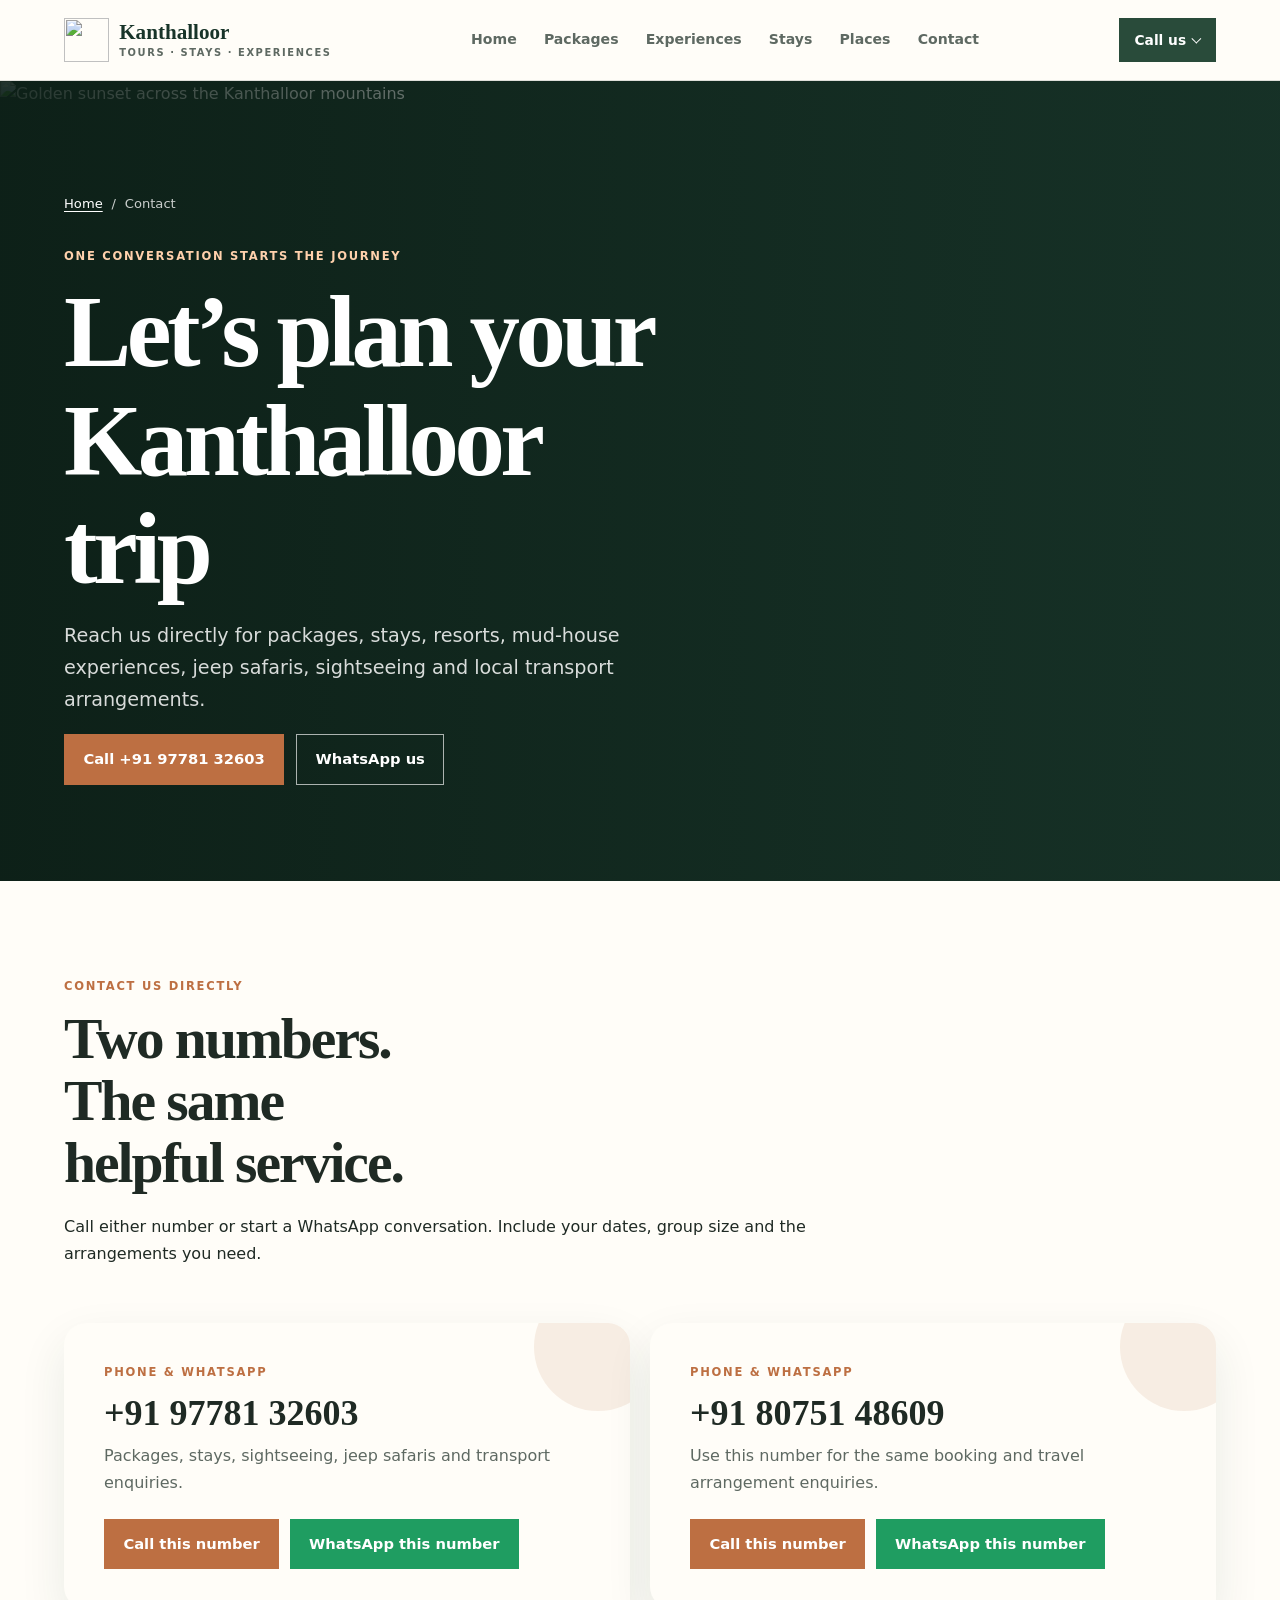
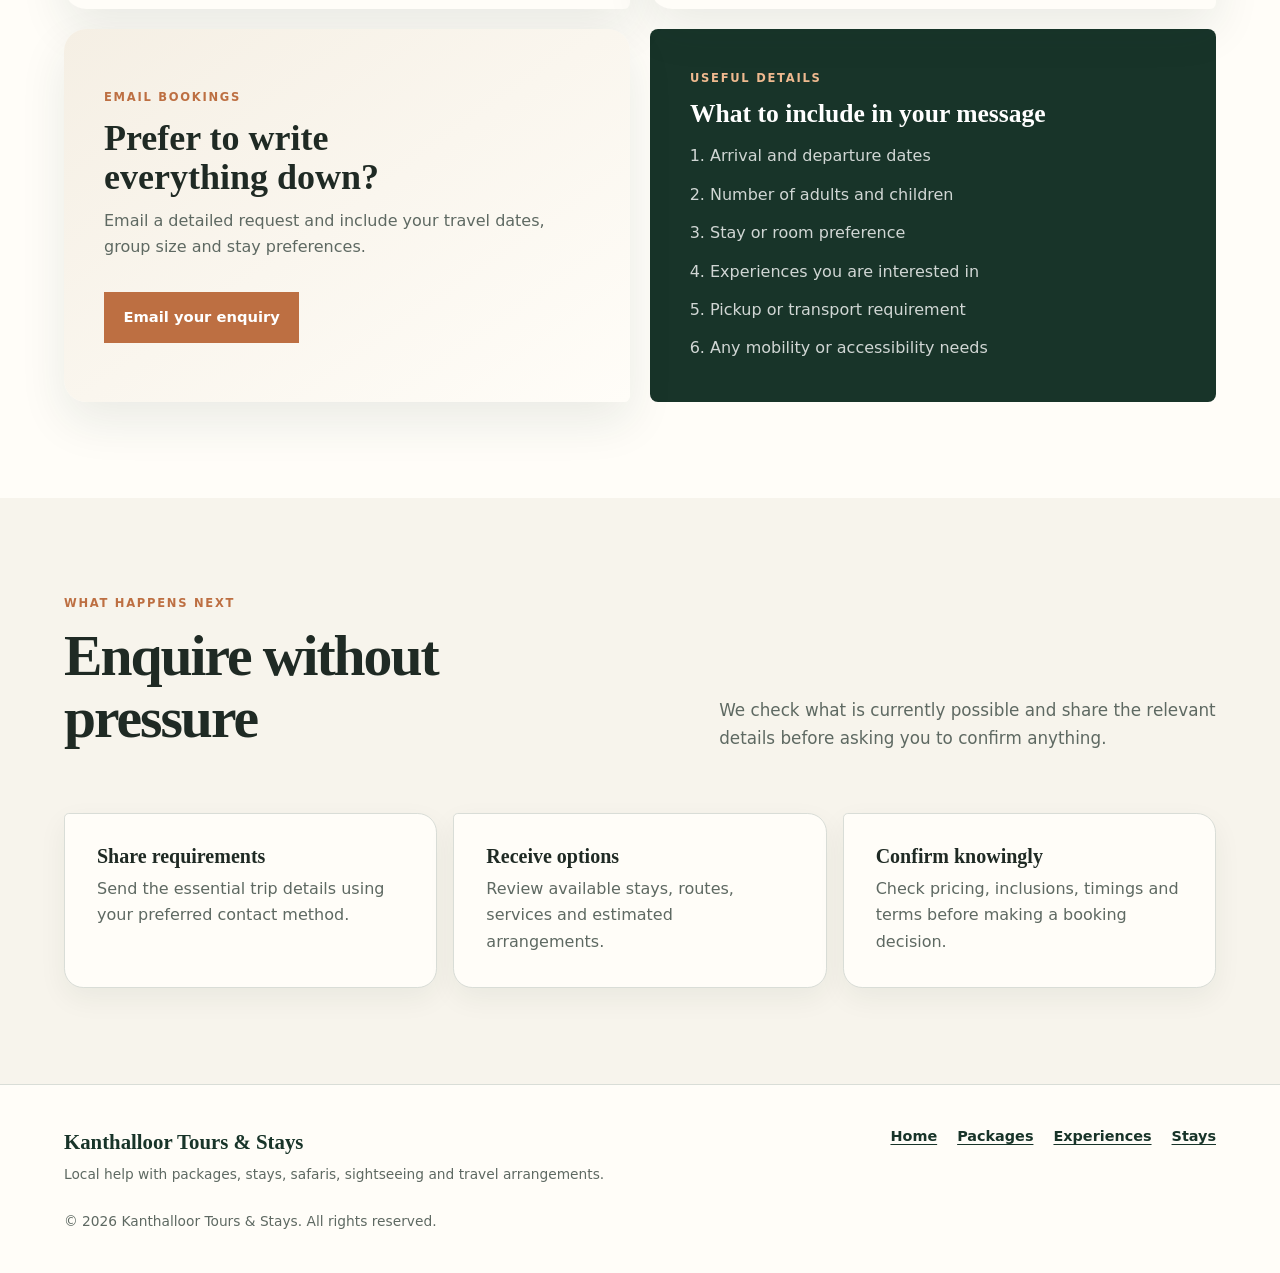
==== public/contact.html @ f2aa0d2e "updates" ====
<!DOCTYPE html>
<html lang="en-IN"><head><meta charset="utf-8"><meta name="viewport" content="width=device-width, initial-scale=1"><title>Contact Kanthalloor Tours &amp; Stays | Call, WhatsApp or Email</title><meta name="description" content="Contact Kanthalloor Tours & Stays by phone, WhatsApp or email for packages, resort and homestay enquiries, sightseeing, jeep safaris and transport arrangements."><meta name="robots" content="index, follow"><link rel="canonical" href="https://kanthalloortouristguide.com/contact.html"><meta property="og:title" content="Contact Kanthalloor Tours & Stays"><meta property="og:description" content="Call, WhatsApp or email to arrange a Kanthalloor package, stay, sightseeing or jeep safari."><meta property="og:image" content="https://kanthalloortouristguide.com/assets/images/kanthalloor-social-preview.jpg?v=20261013"><link rel="icon" href="assets/images/kanthalloor-brand-mark-64.png"><link rel="stylesheet" href="assets/css/styles.css?v=20261013-7"><script type="application/ld+json">{"@context":"https://schema.org","@type":"ContactPage","name":"Contact Kanthalloor Tours & Stays","url":"https://kanthalloortouristguide.com/contact.html","mainEntity":{"@type":"Organization","name":"Kanthalloor Tours & Stays","telephone":["+919778132603","+918075148609"],"email":"bookings@kanthalloortouristguide.com","address":{"@type":"PostalAddress","addressLocality":"Marayur","addressRegion":"Kerala","addressCountry":"IN"}}}</script></head>
<body><a class="skip-link" href="#main-content">Skip to main content</a><header class="site-header"><div class="header-inner"><a class="brand" href="index.html"><img class="brand-mark" src="assets/images/kanthalloor-brand-mark-128.webp" width="128" height="128" alt=""><span class="brand-copy"><span class="brand-name">Kanthalloor</span><span class="brand-label">Tours · Stays · Experiences</span></span></a><nav class="desktop-nav" aria-label="Primary navigation"><a href="index.html">Home</a><a href="kanthalloor-packages.html">Packages</a><a href="kanthalloor-experiences.html">Experiences</a><a href="kanthalloor-stays.html">Stays</a><a href="places-to-visit-in-kanthalloor.html">Places</a><a href="contact.html" aria-current="page">Contact</a></nav><details class="header-call"><summary class="header-action">Call us</summary><div class="header-call-options"><a href="tel:+919778132603">+91 97781 32603</a><a href="tel:+918075148609">+91 80751 48609</a></div></details><details class="mobile-menu"><summary>Menu</summary><nav><a href="index.html">Home</a><a href="kanthalloor-packages.html">Packages</a><a href="kanthalloor-experiences.html">Experiences</a><a href="kanthalloor-stays.html">Stays</a><a href="places-to-visit-in-kanthalloor.html">Places</a><a href="contact.html" aria-current="page">Contact</a></nav></details></div></header>
<main id="main-content"><section class="subpage-hero"><img src="assets/images/kanthalloor-sunset-viewpoint.webp" width="1800" height="836" alt="Golden sunset across the Kanthalloor mountains" fetchpriority="high"><div class="content-shell subpage-hero-content"><nav class="breadcrumb"><a href="index.html">Home</a><span>/</span><span>Contact</span></nav><p class="eyebrow">One conversation starts the journey</p><h1>Let’s plan your Kanthalloor trip</h1><p>Reach us directly for packages, stays, resorts, mud-house experiences, jeep safaris, sightseeing and local transport arrangements.</p><div class="hero-actions"><a class="button button-primary" href="tel:+919778132603">Call +91 97781 32603</a><a class="button button-quiet" href="https://wa.me/919778132603?text=Hello%2C%20I%27d%20like%20help%20planning%20a%20Kanthalloor%20trip." target="_blank" rel="noopener noreferrer">WhatsApp us</a></div></div></section>
<section class="section"><div class="content-shell"><div class="contact-heading"><p class="section-kicker">Contact us directly</p><h2>Two numbers. The same helpful service.</h2><p>Call either number or start a WhatsApp conversation. Include your dates, group size and the arrangements you need.</p></div><div class="contact-phone-grid"><article class="contact-phone-card"><p class="card-label">Phone &amp; WhatsApp</p><h3>+91 97781 32603</h3><p>Packages, stays, sightseeing, jeep safaris and transport enquiries.</p><div class="direct-actions"><a class="button button-primary" href="tel:+919778132603">Call this number</a><a class="button button-whatsapp" href="https://wa.me/919778132603?text=Hello%2C%20I%27d%20like%20help%20planning%20a%20Kanthalloor%20trip." target="_blank" rel="noopener noreferrer">WhatsApp this number</a></div></article><article class="contact-phone-card"><p class="card-label">Phone &amp; WhatsApp</p><h3>+91 80751 48609</h3><p>Use this number for the same booking and travel arrangement enquiries.</p><div class="direct-actions"><a class="button button-primary" href="tel:+918075148609">Call this number</a><a class="button button-whatsapp" href="https://wa.me/918075148609?text=Hello%2C%20I%27d%20like%20help%20planning%20a%20Kanthalloor%20trip." target="_blank" rel="noopener noreferrer">WhatsApp this number</a></div></article></div><div class="contact-lower-grid"><article class="contact-email-panel"><p class="card-label">Email bookings</p><h3>Prefer to write everything down?</h3><p>Email a detailed request and include your travel dates, group size and stay preferences.</p><a class="button button-primary" href="mailto:bookings@kanthalloortouristguide.com?subject=Kanthalloor%20travel%20enquiry">Email your enquiry</a></article><aside class="enquiry-guide"><p class="section-kicker section-kicker-light">Useful details</p><h3>What to include in your message</h3><ol><li>Arrival and departure dates</li><li>Number of adults and children</li><li>Stay or room preference</li><li>Experiences you are interested in</li><li>Pickup or transport requirement</li><li>Any mobility or accessibility needs</li></ol></aside></div></div></section>
<section class="section section-tint"><div class="content-shell"><div class="section-heading compact-heading"><div><p class="section-kicker">What happens next</p><h2>Enquire without pressure</h2></div><p>We check what is currently possible and share the relevant details before asking you to confirm anything.</p></div><div class="process-grid"><li><span>1</span><h3>Share requirements</h3><p>Send the essential trip details using your preferred contact method.</p></li><li><span>2</span><h3>Receive options</h3><p>Review available stays, routes, services and estimated arrangements.</p></li><li><span>3</span><h3>Confirm knowingly</h3><p>Check pricing, inclusions, timings and terms before making a booking decision.</p></li></div></div></section></main>
<footer class="site-footer"><div class="content-shell footer-inner"><div><p class="footer-brand">Kanthalloor Tours &amp; Stays</p><p>Local help with packages, stays, safaris, sightseeing and travel arrangements.</p></div><nav><a href="index.html">Home</a><a href="kanthalloor-packages.html">Packages</a><a href="kanthalloor-experiences.html">Experiences</a><a href="kanthalloor-stays.html">Stays</a></nav><p class="copyright">&copy; 2026 Kanthalloor Tours &amp; Stays. All rights reserved.</p></div></footer><script src="assets/js/animations.js" defer></script></body></html>
---- public/assets/css/styles.css ----
@font-face {
    font-family: "Fraunces";
    src: url("../fonts/fraunces-latin.woff2") format("woff2");
    font-style: normal;
    font-weight: 600 700;
    font-display: swap;
}

@font-face {
    font-family: "Inter";
    src: url("../fonts/inter-latin.woff2") format("woff2");
    font-style: normal;
    font-weight: 400 800;
    font-display: swap;
}

:root {
    --forest: #294b3a;
    --forest-dark: #183429;
    --leaf: #52735d;
    --clay: #bd6f42;
    --cream: #f7f4ec;
    --paper: #fffdf8;
    --ink: #1f2a24;
    --muted: #5e6962;
    --line: #d9ddd7;
    --white: #fff;
    --shell: 72rem;
    --serif: "Fraunces", Georgia, "Times New Roman", serif;
    --sans: "Inter", ui-sans-serif, system-ui, -apple-system, BlinkMacSystemFont, "Segoe UI", sans-serif;
}

html.local-file {
    --serif: Georgia, "Times New Roman", serif;
    --sans: ui-sans-serif, system-ui, -apple-system, BlinkMacSystemFont, "Segoe UI", sans-serif;
}

*,
*::before,
*::after {
    box-sizing: border-box;
}

html {
    scroll-behavior: smooth;
    scroll-padding-top: 5rem;
}

body {
    margin: 0;
    overflow-x: hidden;
    background: var(--paper);
    color: var(--ink);
    font-family: var(--sans);
    font-size: 1rem;
    line-height: 1.65;
    -webkit-font-smoothing: antialiased;
}

img {
    display: block;
    max-width: 100%;
}

a {
    color: inherit;
    text-decoration-thickness: 0.08em;
    text-underline-offset: 0.2em;
}

button,
summary,
a {
    -webkit-tap-highlight-color: transparent;
}

:focus-visible {
    outline: 3px solid #e69a61;
    outline-offset: 3px;
}

h1,
h2,
h3,
p {
    margin-top: 0;
}

h1,
h2,
h3 {
    font-family: var(--serif);
    font-weight: 600;
    line-height: 1.08;
    text-wrap: balance;
}

h1 {
    font-size: clamp(2.4rem, 10vw, 5.3rem);
    letter-spacing: -0.045em;
}

h2 {
    margin-bottom: 1.25rem;
    font-size: clamp(2rem, 7vw, 3.6rem);
    letter-spacing: -0.035em;
}

h3 {
    margin-bottom: 0.65rem;
    font-size: 1.45rem;
}

.skip-link {
    position: fixed;
    top: 0.75rem;
    left: 0.75rem;
    z-index: 100;
    padding: 0.75rem 1rem;
    transform: translateY(-160%);
    background: var(--white);
    color: var(--forest-dark);
    font-weight: 700;
}

.skip-link:focus {
    transform: translateY(0);
}

.content-shell,
.header-inner {
    width: min(calc(100% - 2rem), var(--shell));
    margin-inline: auto;
}

.site-header {
    position: sticky;
    top: 0;
    z-index: 50;
    border-bottom: 1px solid rgba(31, 42, 36, 0.14);
    background: rgba(255, 253, 248, 0.96);
}

.header-inner {
    position: relative;
    display: flex;
    min-height: 4.5rem;
    align-items: center;
    justify-content: space-between;
    gap: 1rem;
}

.brand {
    display: inline-flex;
    align-items: center;
    gap: 0.65rem;
    color: var(--forest-dark);
    line-height: 1;
    text-decoration: none;
}

.brand-mark {
    width: 2.8rem;
    height: 2.8rem;
    flex: 0 0 auto;
    object-fit: contain;
}

.brand-copy {
    display: flex;
    flex-direction: column;
}

.brand-name {
    font-family: var(--serif);
    font-size: 1.32rem;
    font-weight: 700;
}

.brand-label {
    margin-top: 0.25rem;
    color: var(--muted);
    font-size: 0.62rem;
    font-weight: 700;
    letter-spacing: 0.16em;
    text-transform: uppercase;
}

.desktop-nav,
.header-call {
    display: none;
}

.header-call {
    position: relative;
    z-index: 2;
}

.header-action {
    gap: 0.45rem;
    cursor: pointer;
    list-style: none;
}

.header-action::after {
    content: "";
    width: 0.42rem;
    height: 0.42rem;
    border-right: 1.5px solid currentColor;
    border-bottom: 1.5px solid currentColor;
    transform: translateY(-0.12rem) rotate(45deg);
    transition: transform 160ms ease;
}

.header-call[open] .header-action::after {
    transform: translateY(0.1rem) rotate(225deg);
}

.header-action::-webkit-details-marker {
    display: none;
}

.header-call-options {
    position: absolute;
    top: calc(100% + 0.5rem);
    right: 0;
    width: max-content;
    min-width: 12rem;
    padding: 0.45rem;
    border: 1px solid var(--line);
    background: var(--paper);
    box-shadow: 0 1rem 2rem rgba(24, 52, 41, 0.14);
}

.header-call-options a {
    min-height: 2.75rem;
    display: flex;
    align-items: center;
    padding: 0.55rem 0.75rem;
    color: var(--forest-dark);
    font-size: 0.88rem;
    font-weight: 700;
    text-decoration: none;
}

.header-call-options a + a {
    border-top: 1px solid var(--line);
}

.mobile-menu nav a[href^="tel:"] {
    color: var(--clay);
}

.mobile-menu summary {
    display: flex;
    min-width: 3.5rem;
    min-height: 2.75rem;
    align-items: center;
    justify-content: center;
    border: 1px solid var(--line);
    color: var(--forest-dark);
    cursor: pointer;
    font-size: 0.88rem;
    font-weight: 700;
    list-style: none;
}

.mobile-menu summary::-webkit-details-marker {
    display: none;
}

.mobile-menu nav {
    position: absolute;
    top: calc(100% + 1px);
    right: 0;
    left: 0;
    display: grid;
    padding: 0.75rem 1rem 1rem;
    border-bottom: 1px solid var(--line);
    background: var(--paper);
    box-shadow: 0 1rem 2rem rgba(24, 52, 41, 0.1);
}

.mobile-menu nav a {
    min-height: 3rem;
    display: flex;
    align-items: center;
    border-bottom: 1px solid var(--line);
    color: var(--forest-dark);
    font-weight: 650;
    text-decoration: none;
}

.mobile-menu nav > a:last-of-type {
    border-bottom: 0;
    color: var(--clay);
}

.hero {
    position: relative;
    min-height: min(42rem, calc(100svh - 4.5rem));
    display: grid;
    align-items: end;
    overflow: hidden;
    clip-path: inset(0);
    isolation: isolate;
    background: var(--forest-dark);
}

.hero-image,
.hero-shade {
    position: absolute;
    inset: 0;
    width: 100%;
    height: 100%;
}

.hero-image {
    position: fixed;
    z-index: -2;
    inset: 4.5rem 0 auto;
    height: calc(100svh - 4.5rem);
    object-fit: cover;
    object-position: center 48%;
    opacity: 1;
}

.hero-shade {
    z-index: -1;
    background: linear-gradient(180deg, rgba(15, 29, 23, 0.06) 15%, rgba(15, 29, 23, 0.78) 100%);
}

.hero-content {
    width: min(calc(100% - 2rem), var(--shell));
    margin-inline: auto;
    padding: 6rem 0 2.5rem;
    color: var(--white);
}

.hero-content > * {
    opacity: 0;
    animation: hero-reveal 720ms cubic-bezier(0.22, 1, 0.36, 1) forwards;
}

.hero-content > :nth-child(1) { animation-delay: 120ms; }
.hero-content > :nth-child(2) { animation-delay: 220ms; }
.hero-content > :nth-child(3) { animation-delay: 340ms; }
.hero-content > :nth-child(4) { animation-delay: 460ms; }

.hero-content h1 {
    max-width: 11ch;
    margin-bottom: 1rem;
}

.hero-content > p:not(.eyebrow) {
    max-width: 38rem;
    margin-bottom: 1.75rem;
    color: rgba(255, 255, 255, 0.92);
    font-size: 1.08rem;
}

.eyebrow,
.section-kicker,
.card-label {
    margin-bottom: 0.75rem;
    color: var(--clay);
    font-size: 0.72rem;
    font-weight: 800;
    letter-spacing: 0.15em;
    text-transform: uppercase;
}

.eyebrow {
    color: #ffd1ac;
}

.hero-actions {
    display: flex;
    flex-wrap: wrap;
    gap: 0.75rem;
}

.button {
    min-height: 3rem;
    display: inline-flex;
    align-items: center;
    justify-content: center;
    padding: 0.75rem 1.15rem;
    border: 1px solid transparent;
    font-size: 0.92rem;
    font-weight: 750;
    text-decoration: none;
}

.button-primary {
    background: var(--clay);
    color: var(--white);
}

.button-quiet {
    border-color: rgba(255, 255, 255, 0.65);
    color: var(--white);
}

.section {
    padding: 4.5rem 0;
}

.section-tint {
    background: var(--cream);
}

.intro-grid h2 {
    max-width: 15ch;
}

.intro-copy,
.section-heading > p {
    color: var(--muted);
    font-size: 1.05rem;
}

.section-heading {
    margin-bottom: 2rem;
}

.section-heading h2 {
    max-width: 15ch;
}

.section-heading > p {
    max-width: 34rem;
}

.section-cta {
    margin-top: -0.75rem;
    margin-bottom: 2rem;
}

.section-cta a {
    color: var(--forest);
    font-weight: 750;
}

.nature-gallery {
    padding: 0 0 4.5rem;
}

.nature-gallery-heading {
    margin-bottom: 1.5rem;
}

.nature-gallery-heading h2 {
    max-width: 14ch;
}

.nature-gallery-grid {
    display: grid;
    gap: 1rem;
}

.nature-gallery-item {
    position: relative;
    min-height: 20rem;
    overflow: hidden;
    margin: 0;
    background: var(--forest-dark);
}

.nature-gallery-item img {
    position: absolute;
    inset: 0;
    width: 100%;
    height: 100%;
    object-fit: cover;
    transition: transform 900ms cubic-bezier(0.22, 1, 0.36, 1);
}

.nature-gallery-item::after {
    position: absolute;
    inset: 35% 0 0;
    content: "";
    background: linear-gradient(180deg, transparent, rgba(12, 30, 22, 0.88));
}

.nature-gallery-item figcaption {
    position: absolute;
    right: 0;
    bottom: 0;
    left: 0;
    z-index: 1;
    display: grid;
    gap: 0.35rem;
    padding: 1.25rem;
    color: var(--white);
}

.nature-gallery-item strong {
    font-family: var(--serif);
    font-size: 1.35rem;
}

.nature-gallery-item span {
    max-width: 34rem;
    color: rgba(255, 255, 255, 0.86);
    font-size: 0.92rem;
}

.place-grid {
    display: grid;
    gap: 1rem;
}

.place-card {
    overflow: hidden;
    border: 1px solid var(--line);
    background: var(--paper);
}

.place-card,
.stay-item,
.experience-photo {
    transition: transform 320ms ease, box-shadow 320ms ease;
}

.place-card img {
    width: 100%;
    height: auto;
    aspect-ratio: 16 / 10;
    object-fit: cover;
    transition: transform 700ms cubic-bezier(0.22, 1, 0.36, 1);
}

.place-card-body {
    position: relative;
    z-index: 1;
    padding: 1.25rem;
    background: var(--paper);
}

.place-card-body p:last-child,
.stay-item p:last-child,
.experience-list p {
    margin-bottom: 0;
    color: var(--muted);
}

.experience-layout {
    display: grid;
    gap: 2.25rem;
}

.experience-photo img {
    width: 100%;
    aspect-ratio: 4 / 3;
    object-fit: cover;
    transition: transform 700ms cubic-bezier(0.22, 1, 0.36, 1);
}

@keyframes hero-reveal {
    from { opacity: 0; transform: translateY(1rem); }
    to { opacity: 1; transform: translateY(0); }
}

.experience-list {
    margin-top: 2rem;
    border-top: 1px solid var(--line);
}

.experience-list article {
    display: grid;
    grid-template-columns: 2rem 1fr;
    gap: 0.75rem;
    padding: 1.25rem 0;
    border-bottom: 1px solid var(--line);
}

.experience-list article > span {
    padding-top: 0.2rem;
    color: var(--clay);
    font-size: 0.72rem;
    font-weight: 800;
}

.experience-list h3 {
    margin-bottom: 0.35rem;
    font-family: var(--sans);
    font-size: 1.05rem;
    line-height: 1.35;
}

.stay-list {
    display: grid;
    gap: 1rem;
}

.stay-item {
    display: block;
    overflow: hidden;
    border: 1px solid var(--line);
    background: var(--paper);
}

.stay-item img {
    width: 100%;
    height: auto;
    aspect-ratio: 16 / 10;
    object-fit: cover;
    transition: transform 700ms cubic-bezier(0.22, 1, 0.36, 1);
}

.stay-item > div {
    position: relative;
    z-index: 1;
    padding: 1rem;
    background: var(--paper);
}

.stay-item h3 {
    font-size: 1.28rem;
}

.service-grid,
.process-grid {
    display: grid;
    gap: 1rem;
}

.service-card,
.process-grid li {
    position: relative;
    overflow: hidden;
    border: 1px solid var(--line);
    border-radius: 0.45rem;
    background: var(--paper);
    box-shadow: 0 0.65rem 1.8rem rgba(24, 52, 41, 0.06);
}

.service-card {
    display: grid;
    grid-template-columns: auto 1fr;
    gap: 1rem;
    padding: 1.5rem;
}

.service-card > span,
.process-grid li > span {
    display: grid;
    width: 2.25rem;
    height: 2.25rem;
    place-items: center;
    border-radius: 50%;
    background: var(--forest);
    color: var(--white);
    font-size: 0.72rem;
    font-weight: 800;
}

.service-card h3,
.process-grid h3 {
    margin-bottom: 0.5rem;
    font-size: 1.25rem;
}

.service-card p:last-child,
.process-grid p {
    margin-bottom: 0;
    color: var(--muted);
}

.service-note {
    max-width: 58rem;
    margin: 1.25rem 0 0;
    padding-left: 1rem;
    border-left: 3px solid var(--clay);
    color: var(--muted);
    font-size: 0.9rem;
}

.process-grid {
    margin: 0;
    padding: 0;
    list-style: none;
}

.process-grid li {
    padding: 1.5rem;
}

.process-grid li > span {
    margin-bottom: 1.25rem;
    background: var(--clay);
}

.real-gallery {
    background: var(--paper);
}

.real-gallery-grid {
    display: grid;
    gap: 1rem;
}

.real-gallery-grid figure {
    position: relative;
    min-height: 16rem;
    overflow: hidden;
    margin: 0;
    background: var(--forest-dark);
}

.real-gallery-grid img {
    position: absolute;
    inset: 0;
    width: 100%;
    height: 100%;
    object-fit: cover;
    transition: transform 700ms cubic-bezier(0.22, 1, 0.36, 1);
}

.real-gallery-grid figure::after {
    position: absolute;
    inset: 55% 0 0;
    content: "";
    background: linear-gradient(180deg, transparent, rgba(12, 30, 22, 0.8));
}

.real-gallery-grid figcaption {
    position: absolute;
    right: 1rem;
    bottom: 0.9rem;
    left: 1rem;
    z-index: 1;
    color: var(--white);
    font-family: var(--serif);
    font-size: 1.15rem;
    font-weight: 600;
}

.stay-item p:last-child {
    font-size: 0.92rem;
}

.plan-section {
    background: var(--forest-dark);
    color: var(--white);
}

.plan-grid {
    display: grid;
    gap: 2.5rem;
}

.plan-grid h2 {
    max-width: 13ch;
}

.plan-grid > div > p:not(.section-kicker) {
    max-width: 36rem;
    margin-bottom: 1.75rem;
    color: rgba(255, 255, 255, 0.78);
}

.section-kicker-light {
    color: #efb98f;
}

.button-light {
    background: var(--paper);
    color: var(--forest-dark);
}

.contact-actions {
    display: flex;
    flex-wrap: wrap;
    gap: 0.7rem;
}

.button-whatsapp {
    background: #1f9d61;
    color: var(--white);
}

.button-outline-light {
    border-color: rgba(255, 255, 255, 0.55);
    background: transparent;
    color: var(--white);
}

.enquiry-strip {
    padding: clamp(3rem, 7vw, 5.5rem) 0;
    background: linear-gradient(135deg, var(--forest-dark), #315d45);
    color: var(--white);
}

.enquiry-strip-inner {
    display: grid;
    gap: 1.5rem;
    align-items: center;
}

.enquiry-strip h2 {
    max-width: 18ch;
}

.enquiry-strip p:not(.section-kicker) {
    max-width: 42rem;
    color: rgba(255, 255, 255, 0.76);
}

.contact-card {
    display: grid;
    margin: 0;
    border-top: 1px solid rgba(255, 255, 255, 0.22);
    font-style: normal;
}

.contact-card div {
    padding: 1rem 0;
    border-bottom: 1px solid rgba(255, 255, 255, 0.22);
}

.contact-card span {
    display: block;
    margin-bottom: 0.25rem;
    color: rgba(255, 255, 255, 0.56);
    font-size: 0.72rem;
    font-weight: 750;
    letter-spacing: 0.1em;
    text-transform: uppercase;
}

.contact-card p,
.contact-card a {
    margin-bottom: 0;
    font-size: 1.02rem;
    overflow-wrap: anywhere;
}

.contact-phone,
.contact-socials p {
    display: flex;
    align-items: center;
    gap: 0.7rem;
}

.contact-icon {
    width: 2.5rem;
    height: 2.5rem;
    display: grid;
    flex: 0 0 auto;
    place-items: center;
    border: 1px solid rgba(255, 255, 255, 0.34);
    border-radius: 50%;
    color: var(--white);
    text-decoration: none;
}

.contact-icon svg {
    width: 1.15rem;
    height: 1.15rem;
    fill: currentColor;
}

.contact-whatsapp img {
    width: 1.2rem;
    height: 1.35rem;
    filter: brightness(0) invert(1);
}

.contact-icon.contact-whatsapp {
    border-color: #167c42;
    background: #167c42;
}

.site-footer {
    padding: 2.5rem 0;
    border-top: 1px solid var(--line);
    background: var(--paper);
}

.whatsapp-menu {
    position: fixed;
    right: max(1rem, env(safe-area-inset-right));
    bottom: max(1rem, env(safe-area-inset-bottom));
    z-index: 45;
}

.whatsapp-float {
    min-height: 3.25rem;
    display: inline-flex;
    align-items: center;
    gap: 0.6rem;
    padding: 0.55rem 1rem 0.55rem 0.6rem;
    border: 1px solid rgba(255, 255, 255, 0.35);
    border-radius: 999px;
    background: #167c42;
    box-shadow: 0 0.5rem 1.5rem rgba(24, 52, 41, 0.24);
    color: var(--white);
    font-size: 0.9rem;
    font-weight: 750;
    cursor: pointer;
    list-style: none;
    text-decoration: none;
    transition: transform 180ms ease, background-color 180ms ease, box-shadow 180ms ease;
}

.whatsapp-float::-webkit-details-marker {
    display: none;
}

.whatsapp-options {
    position: absolute;
    right: 0;
    bottom: calc(100% + 0.65rem);
    width: max-content;
    min-width: 13rem;
    display: grid;
    gap: 0.4rem;
    padding: 0.75rem;
    border: 1px solid var(--line);
    border-radius: 0.8rem;
    background: var(--paper);
    box-shadow: 0 0.75rem 2rem rgba(24, 52, 41, 0.2);
    color: var(--forest-dark);
    transform-origin: right bottom;
    will-change: transform, opacity;
}

.whatsapp-menu[open] .whatsapp-options {
    animation: whatsapp-pop-in 280ms cubic-bezier(0.22, 1, 0.36, 1) both;
}

.whatsapp-menu.is-closing .whatsapp-options {
    animation: whatsapp-pop-out 190ms ease-in both;
}

.whatsapp-options p {
    margin: 0 0 0.15rem;
    color: var(--muted);
    font-size: 0.78rem;
    font-weight: 750;
    letter-spacing: 0.08em;
    text-transform: uppercase;
}

.whatsapp-options a {
    padding: 0.55rem 0.7rem;
    border-radius: 0.45rem;
    background: #edf7f0;
    color: #116b37;
    font-weight: 750;
    text-decoration: none;
    transition: transform 160ms ease, background-color 160ms ease, box-shadow 160ms ease;
}

.whatsapp-options a:hover {
    background: #dcefe2;
    box-shadow: 0 0.35rem 0.8rem rgba(24, 52, 41, 0.09);
    transform: translateX(-0.2rem);
}

.whatsapp-mark {
    width: 1.75rem;
    height: 2rem;
    flex: 0 0 auto;
    filter: brightness(0) invert(1);
    transition: transform 220ms cubic-bezier(0.22, 1, 0.36, 1);
}

.whatsapp-float:hover {
    background: #116b37;
    box-shadow: 0 0.75rem 1.8rem rgba(24, 52, 41, 0.3);
    transform: translateY(-0.15rem);
}

.whatsapp-menu[open] .whatsapp-float {
    background: #116b37;
    box-shadow: 0 0.7rem 1.8rem rgba(17, 107, 55, 0.3);
}

.whatsapp-menu[open] .whatsapp-mark {
    transform: rotate(-8deg) scale(1.08);
}

@keyframes whatsapp-pop-in {
    from {
        opacity: 0;
        transform: translateY(0.65rem) scale(0.94);
    }
    to {
        opacity: 1;
        transform: translateY(0) scale(1);
    }
}

@keyframes whatsapp-pop-out {
    from {
        opacity: 1;
        transform: translateY(0) scale(1);
    }
    to {
        opacity: 0;
        transform: translateY(0.45rem) scale(0.96);
    }
}

.footer-inner {
    display: grid;
    gap: 1.5rem;
}

.footer-brand {
    margin-bottom: 0.25rem;
    color: var(--forest-dark);
    font-family: var(--serif);
    font-size: 1.3rem;
    font-weight: 700;
}

.footer-inner > div > p:last-child,
.copyright {
    margin-bottom: 0;
    color: var(--muted);
    font-size: 0.86rem;
}

.footer-inner nav {
    display: flex;
    flex-wrap: wrap;
    gap: 0.75rem 1.25rem;
}

.footer-inner nav a {
    color: var(--forest-dark);
    font-size: 0.9rem;
    font-weight: 650;
}

.credits-back {
    min-height: 2.75rem;
    display: inline-flex;
    align-items: center;
    color: var(--forest-dark);
    font-size: 0.9rem;
    font-weight: 700;
}

.credits-page {
    min-height: 70vh;
    padding: 4rem 0 6rem;
}

.credits-shell {
    width: min(calc(100% - 2rem), 48rem);
    margin-inline: auto;
}

.credits-page h1 {
    margin-bottom: 1rem;
    color: var(--forest-dark);
}

.credits-intro {
    max-width: 42rem;
    margin-bottom: 2.5rem;
    color: var(--muted);
    font-size: 1.05rem;
}

.credits-list {
    margin: 0;
    padding: 0;
    border-top: 1px solid var(--line);
    list-style: none;
}

.credits-list li {
    display: grid;
    gap: 0.35rem;
    padding: 1.25rem 0;
    border-bottom: 1px solid var(--line);
}

.credits-list strong {
    font-family: var(--serif);
    font-size: 1.15rem;
}

.credits-list span {
    color: var(--muted);
    font-size: 0.92rem;
}

.credits-list > li > a {
    width: fit-content;
    color: var(--forest);
    font-size: 0.9rem;
    font-weight: 700;
}

.credits-subheading {
    margin-top: 3rem;
    margin-bottom: 1rem;
    font-size: 1.65rem;
}

.guide-hero {
    position: relative;
    min-height: 30rem;
    display: grid;
    align-items: end;
    overflow: hidden;
    isolation: isolate;
    background: var(--forest-dark);
}

.guide-hero > img,
.guide-hero-shade {
    position: absolute;
    inset: 0;
    width: 100%;
    height: 100%;
}

.guide-hero > img {
    z-index: -2;
    object-fit: cover;
    object-position: center;
}

.guide-hero-shade {
    z-index: -1;
    background: linear-gradient(180deg, rgba(15, 29, 23, 0.18), rgba(15, 29, 23, 0.84));
}

.guide-hero-content {
    padding-top: 6rem;
    padding-bottom: 3rem;
    color: var(--white);
}

.guide-hero-content h1 {
    max-width: 13ch;
    margin-bottom: 1rem;
}

.guide-hero-content > p:last-child {
    max-width: 45rem;
    margin-bottom: 0;
    color: rgba(255, 255, 255, 0.9);
    font-size: 1.05rem;
}

.breadcrumb {
    display: flex;
    flex-wrap: wrap;
    gap: 0.55rem;
    margin-bottom: 2rem;
    color: rgba(255, 255, 255, 0.78);
    font-size: 0.82rem;
}

.breadcrumb a {
    color: var(--white);
}

.guide-section-nav {
    position: sticky;
    top: 4.5rem;
    z-index: 35;
    border-bottom: 1px solid var(--line);
    background: rgba(255, 253, 248, 0.94);
    backdrop-filter: blur(14px);
}

.guide-section-nav .content-shell {
    display: flex;
    gap: 0.65rem;
    overflow-x: auto;
    padding-top: 0.75rem;
    padding-bottom: 0.75rem;
    scrollbar-width: thin;
}

.guide-section-nav a {
    min-height: 2.6rem;
    display: inline-flex;
    flex: 0 0 auto;
    align-items: center;
    padding: 0.45rem 0.9rem;
    border: 1px solid var(--line);
    border-radius: 999px;
    background: rgba(255, 255, 255, 0.64);
    color: var(--forest-dark);
    font-size: 0.8rem;
    font-weight: 700;
    text-decoration: none;
}

.guide-section {
    scroll-margin-top: 5rem;
    position: relative;
}

.guide-section::before {
    content: "";
    position: absolute;
    top: 0;
    left: 50%;
    width: min(calc(100% - 2rem), var(--shell));
    height: 1px;
    background: linear-gradient(90deg, transparent, var(--line) 14%, var(--line) 86%, transparent);
    transform: translateX(-50%);
}

.guide-heading {
    display: grid;
    max-width: none;
    gap: 0.6rem;
    margin-bottom: clamp(2rem, 4vw, 3rem);
}

.guide-heading h2 {
    max-width: 18ch;
    font-size: clamp(2rem, 4vw, 3.5rem);
}

.guide-heading > p:last-child {
    max-width: 46rem;
    color: var(--muted);
}

.guide-card-grid {
    display: grid;
    grid-template-columns: minmax(0, 1fr);
    gap: 1.25rem;
    align-items: stretch;
    counter-reset: guide-card;
}

.guide-card {
    position: relative;
    width: 100%;
    min-width: 0;
    display: flex;
    flex-direction: column;
    overflow: hidden;
    border: 1px solid var(--line);
    border-radius: 0.35rem;
    background: var(--paper);
    box-shadow: 0 0.65rem 1.8rem rgba(24, 52, 41, 0.06);
    counter-increment: guide-card;
    isolation: isolate;
}

.guide-card::after {
    content: counter(guide-card, decimal-leading-zero);
    position: absolute;
    top: 0.8rem;
    right: 0.8rem;
    z-index: 2;
    min-width: 2.25rem;
    padding: 0.35rem 0.45rem;
    border: 1px solid rgba(255, 255, 255, 0.58);
    border-radius: 999px;
    background: rgba(24, 52, 41, 0.76);
    color: var(--white);
    font-size: 0.66rem;
    font-weight: 800;
    letter-spacing: 0.08em;
    text-align: center;
    backdrop-filter: blur(8px);
}

.guide-card > img {
    width: 100%;
    height: auto;
    aspect-ratio: 16 / 10;
    object-fit: cover;
    background: #dce5dd;
    transition: transform 650ms cubic-bezier(0.22, 1, 0.36, 1), filter 300ms ease;
}

.guide-card > div {
    flex: 1;
    display: flex;
    flex-direction: column;
    padding: clamp(1.25rem, 2.2vw, 1.65rem);
    border-top: 3px solid var(--clay);
}

.guide-card-text {
    min-height: 22rem;
    background:
        radial-gradient(circle at 84% 15%, rgba(190, 125, 78, 0.24) 0 3rem, transparent 3.05rem),
        linear-gradient(145deg, #e7eee7, #f8f5ed 58%);
}

.guide-card-text::before {
    content: "";
    position: absolute;
    top: 3.1rem;
    left: 1.5rem;
    width: 4.5rem;
    height: 2.5rem;
    border-top: 2px solid rgba(41, 75, 58, 0.35);
    border-left: 2px solid rgba(41, 75, 58, 0.35);
    transform: skewY(-28deg) rotate(6deg);
}

.guide-card-text > div {
    justify-content: flex-end;
    padding-top: 7rem;
    border-top: 0;
    border-bottom: 3px solid var(--clay);
    background: transparent;
}

.guide-card h3,
.nearby-feature h3 {
    margin-bottom: 0.55rem;
}

.guide-card h3 {
    font-size: clamp(1.35rem, 2vw, 1.65rem);
    line-height: 1.16;
}

.guide-card p:last-child,
.nearby-feature p:last-child {
    margin-bottom: 0;
}

.guide-card p:last-child {
    color: var(--muted);
}

.guide-card .guide-text-link {
    margin-top: auto;
    padding-top: 1rem;
}

.guide-text-link {
    color: var(--forest);
    font-weight: 750;
}

.nearby-feature {
    overflow: hidden;
    border: 1px solid var(--line);
    background: var(--paper);
}

.nearby-feature img {
    width: 100%;
    aspect-ratio: 16 / 9;
    object-fit: cover;
}

.nearby-feature > div {
    padding: 1.5rem;
}

.munnar-section {
    background: #efe9dc;
}

.munnar-layout {
    display: grid;
    gap: 1.5rem;
}

.munnar-layout h2 {
    margin-bottom: 0;
}

@media (max-width: 41.99rem) {
    .hero-image {
        object-position: center center;
    }

    .place-card img,
    .stay-item img,
    .experience-photo img {
        display: block;
        width: 100%;
        height: auto;
        min-height: 0;
        aspect-ratio: 16 / 10;
        object-fit: cover;
        object-position: center;
    }

    .stay-item {
        display: block;
    }

    .whatsapp-float {
        width: 3.25rem;
        height: 3.25rem;
        min-height: 0;
        justify-content: center;
        gap: 0;
        padding: 0;
    }

    .whatsapp-menu {
        right: max(0.75rem, env(safe-area-inset-right));
        bottom: max(0.75rem, env(safe-area-inset-bottom));
    }

    .whatsapp-float span {
        display: none;
    }

    .whatsapp-mark {
        width: 1.65rem;
        height: 1.65rem;
    }
}

@media (min-width: 42rem) {
    .content-shell,
    .header-inner,
    .hero-content {
        width: min(calc(100% - 3rem), var(--shell));
    }

    .section {
        padding: 6rem 0;
    }

    .nature-gallery {
        padding-bottom: 6rem;
    }

    .nature-gallery-grid {
        grid-template-columns: 1.15fr 0.85fr;
    }

    .nature-gallery-item {
        min-height: 28rem;
    }

    .intro-grid,
    .section-heading,
    .plan-grid {
        display: grid;
        grid-template-columns: 1.1fr 0.9fr;
        align-items: end;
        gap: 3rem;
    }

    .intro-copy {
        margin-bottom: 1.25rem;
    }

    .place-grid {
        grid-template-columns: repeat(2, minmax(0, 1fr));
    }

    .place-card-featured {
        display: grid;
        grid-template-rows: minmax(0, 1fr) auto;
        grid-row: span 2;
    }

    .place-card-featured img {
        height: 100%;
        min-height: 26rem;
        aspect-ratio: auto;
    }

    .stay-list {
        grid-template-columns: repeat(3, minmax(0, 1fr));
    }

    .service-grid {
        grid-template-columns: repeat(2, minmax(0, 1fr));
    }

    .process-grid {
        grid-template-columns: repeat(3, minmax(0, 1fr));
    }

    .enquiry-strip-inner {
        grid-template-columns: minmax(0, 1fr) auto;
    }

    .real-gallery-grid {
        grid-template-columns: repeat(6, minmax(0, 1fr));
    }

    .real-gallery-grid figure {
        grid-column: span 2;
        min-height: 18rem;
    }

    .real-gallery-grid figure:nth-child(-n + 2) {
        grid-column: span 3;
        min-height: 23rem;
    }

    .stay-item {
        display: block;
    }

    .stay-item img {
        aspect-ratio: 4 / 3;
    }

    .stay-item > div {
        padding: 1.25rem;
    }

    .contact-card {
        margin-bottom: 0.75rem;
    }

    .guide-card-grid {
        grid-template-columns: repeat(4, minmax(0, 1fr));
    }

    .guide-card {
        grid-column: span 2;
    }

    .guide-card:last-child:nth-child(odd) {
        grid-column: 2 / span 2;
    }

    .nearby-feature {
        display: grid;
        grid-template-columns: 0.95fr 1.05fr;
        align-items: stretch;
    }

    .nearby-feature img {
        height: 100%;
        aspect-ratio: auto;
    }

    .nearby-feature > div {
        display: flex;
        flex-direction: column;
        justify-content: center;
        padding: 2.25rem;
    }

    .munnar-layout {
        grid-template-columns: 0.8fr 1.2fr;
        align-items: start;
        gap: 3rem;
    }

    .footer-inner {
        grid-template-columns: 1fr auto;
        align-items: start;
    }

    .copyright {
        grid-column: 1 / -1;
    }
}

@media (min-width: 58rem) {
    .header-inner {
        min-height: 5rem;
    }

    .guide-section-nav {
        top: 5rem;
    }

    .mobile-menu {
        display: none;
    }

    .desktop-nav {
        display: flex;
        align-items: center;
        gap: 1.7rem;
    }

    .desktop-nav a {
        color: var(--muted);
        font-size: 0.88rem;
        font-weight: 650;
        text-decoration: none;
    }

    .desktop-nav a:hover {
        color: var(--forest-dark);
    }

    .header-action {
        min-height: 2.75rem;
        display: inline-flex;
        align-items: center;
        padding: 0.6rem 1rem;
        background: var(--forest);
        color: var(--white);
        font-size: 0.86rem;
        font-weight: 750;
        text-decoration: none;
    }

    .header-call {
        display: block;
    }

    .header-call[open] .header-action,
    .header-call-options a:hover {
        background: var(--forest-dark);
        color: var(--white);
    }

    .hero {
        min-height: min(44rem, calc(100svh - 5rem));
    }

    .hero-image {
        inset: 5rem 0 auto;
        height: calc(100svh - 5rem);
    }

    .hero-content {
        padding-bottom: 4.5rem;
    }

    .hero-content > p:not(.eyebrow) {
        font-size: 1.18rem;
    }

    .experience-layout {
        grid-template-columns: 1.05fr 0.95fr;
        align-items: center;
        gap: clamp(3rem, 7vw, 6rem);
    }

    .experience-photo img {
        aspect-ratio: 4 / 5;
    }

    .compact-heading {
        margin-bottom: 2.75rem;
    }

    .guide-hero {
        min-height: 34rem;
    }

    .guide-hero-content {
        padding-bottom: 4rem;
    }

    .guide-card-grid {
        grid-template-columns: repeat(3, minmax(0, 1fr));
    }

    .guide-card {
        grid-column: auto;
    }

    .guide-card:last-child:nth-child(odd) {
        grid-column: auto;
    }
}

/* Refined editorial cards and direct-contact layout */
.guide-card::after,
.contact-method::before,
.service-card > span,
.process-grid li > span {
    display: none;
}

.service-card {
    grid-template-columns: 1fr;
    padding: clamp(1.5rem, 3vw, 2.15rem);
    border-radius: 1.2rem 1.2rem 0.3rem 1.2rem;
    border-top: 3px solid var(--clay);
}

.process-grid li {
    padding: clamp(1.5rem, 3vw, 2rem);
    border-radius: 0.3rem 1.2rem 1.2rem 1.2rem;
}

.place-card,
.stay-item,
.guide-card,
.benefit-card,
.booking-card {
    border-radius: 1.2rem 1.2rem 0.35rem 1.2rem;
}

.place-card,
.stay-item,
.guide-card {
    border: 0;
    box-shadow: 0 1.1rem 2.8rem rgba(24, 52, 41, 0.1);
}

.place-card img,
.stay-item img,
.guide-card > img {
    clip-path: polygon(0 0, 100% 0, 100% 88%, 76% 100%, 0 93%);
}

.place-card:nth-child(even) img,
.stay-item:nth-child(even) img,
.guide-card:nth-child(even) > img {
    clip-path: polygon(0 0, 100% 0, 100% 93%, 24% 100%, 0 88%);
}

.place-card-body,
.stay-item > div,
.guide-card > div {
    margin-top: -0.8rem;
    padding-top: 1.8rem;
}

.detail-photo {
    position: relative;
    border-radius: 3rem 0.5rem 3rem 0.5rem;
    box-shadow: 1.2rem 1.2rem 0 rgba(190, 125, 78, 0.14);
}

.detail-photo::after {
    position: absolute;
    inset: 0.8rem;
    content: "";
    border: 1px solid rgba(255, 255, 255, 0.55);
    border-radius: 2.4rem 0.35rem 2.4rem 0.35rem;
    pointer-events: none;
}

.subpage-hero > img {
    clip-path: polygon(0 0, 100% 0, 100% 94%, 72% 100%, 0 96%);
}

.contact-heading {
    max-width: 48rem;
    margin-bottom: clamp(2rem, 5vw, 3.5rem);
}

.contact-heading h2 {
    max-width: 15ch;
}

.contact-phone-grid,
.contact-lower-grid {
    display: grid;
    gap: 1.25rem;
}

.contact-phone-card,
.contact-email-panel {
    position: relative;
    overflow: hidden;
    padding: clamp(1.5rem, 4vw, 2.5rem);
    border-radius: 1.4rem 1.4rem 0.4rem 1.4rem;
    background: var(--paper);
    box-shadow: 0 1.2rem 3rem rgba(24, 52, 41, 0.09);
}

.contact-phone-card::after {
    position: absolute;
    top: -2.5rem;
    right: -2rem;
    width: 8rem;
    height: 8rem;
    content: "";
    border-radius: 50%;
    background: rgba(190, 125, 78, 0.12);
}

.contact-phone-card h3 {
    position: relative;
    z-index: 1;
    margin-bottom: 0.65rem;
    font-size: clamp(1.55rem, 3vw, 2.25rem);
}

.contact-phone-card > p:not(.card-label),
.contact-email-panel > p:not(.card-label) {
    max-width: 34rem;
    color: var(--muted);
}

.direct-actions {
    display: flex;
    flex-wrap: wrap;
    gap: 0.65rem;
    margin-top: 1.4rem;
}

.contact-lower-grid {
    margin-top: 1.25rem;
    align-items: stretch;
}

.contact-email-panel {
    display: flex;
    flex-direction: column;
    align-items: flex-start;
    justify-content: center;
    background: linear-gradient(145deg, #f5efe4, var(--paper));
}

.contact-email-panel h3 {
    margin-bottom: 0.7rem;
    font-size: clamp(1.55rem, 3vw, 2.25rem);
}

.contact-email-panel .button {
    margin-top: 1rem;
}

@media (min-width: 48rem) {
    .contact-phone-grid,
    .contact-lower-grid {
        grid-template-columns: repeat(2, minmax(0, 1fr));
    }
}

@media (hover: hover) {
    .button,
    .header-action,
    .contact-icon,
    .desktop-nav a,
    .footer-inner nav a {
        transition: color 160ms ease, background-color 160ms ease, border-color 160ms ease;
    }

    .button-primary:hover {
        background: #a85f36;
    }

    .button-quiet:hover {
        border-color: var(--white);
        background: rgba(255, 255, 255, 0.1);
    }

    .button-light:hover {
        background: #efe9dc;
    }

    .contact-icon:hover {
        border-color: var(--white);
        background: rgba(255, 255, 255, 0.12);
        color: var(--white);
    }

    .place-card:hover,
    .stay-item:hover,
    .experience-photo:hover {
        transform: translateY(-0.35rem);
        box-shadow: 0 1.1rem 2.5rem rgba(24, 52, 41, 0.12);
    }

    .guide-card {
        transition: transform 280ms ease, box-shadow 280ms ease, border-color 280ms ease;
    }

    .guide-card:hover {
        transform: translateY(-0.45rem);
        border-color: rgba(41, 75, 58, 0.32);
        box-shadow: 0 1.25rem 2.8rem rgba(24, 52, 41, 0.13);
    }

    .guide-card:hover > img {
        transform: scale(1.035);
        filter: saturate(1.06) contrast(1.02);
    }

    .guide-section-nav a:hover {
        border-color: var(--forest);
        background: var(--forest);
        color: var(--white);
    }

    .place-card:hover img,
    .stay-item:hover img,
    .experience-photo:hover img,
    .nature-gallery-item:hover img {
        transform: scale(1.035);
    }

    .real-gallery-grid figure:hover img {
        transform: scale(1.035);
    }

    .brand:hover .brand-mark {
        transform: rotate(-2deg) scale(1.04);
    }

    .brand-mark {
        transition: transform 240ms ease;
    }
}

@media (prefers-reduced-motion: reduce) {
    html {
        scroll-behavior: auto;
    }

    *,
    *::before,
    *::after {
        scroll-behavior: auto !important;
        animation-duration: 0.01ms !important;
        animation-iteration-count: 1 !important;
        transition-duration: 0.01ms !important;
    }

    .hero-content > * {
        opacity: 1;
    }
}

/* Dedicated service and contact pages */
.subpage-hero { position: relative; min-height: clamp(31rem, 70vh, 45rem); display: grid; align-items: end; overflow: hidden; background: var(--forest-dark); color: var(--white); }
.subpage-hero > img, .subpage-hero::after { position: absolute; inset: 0; width: 100%; height: 100%; }
.subpage-hero > img { object-fit: cover; }
.subpage-hero::after { content: ""; background: linear-gradient(90deg, rgba(12, 30, 22, 0.9), rgba(12, 30, 22, 0.34) 68%, rgba(12, 30, 22, 0.12)); }
.subpage-hero-content { position: relative; z-index: 1; padding-top: 7rem; padding-bottom: clamp(3rem, 8vw, 6rem); }
.subpage-hero-content h1 { max-width: 12ch; margin-bottom: 1rem; font-size: clamp(3rem, 8vw, 6.3rem); }
.subpage-hero-content > p:not(.eyebrow) { max-width: 42rem; color: rgba(255, 255, 255, 0.84); font-size: clamp(1rem, 1.8vw, 1.2rem); }
.subpage-hero .breadcrumb { margin-bottom: 2rem; }
.service-intro-grid, .detail-split, .contact-layout { display: grid; gap: clamp(2rem, 5vw, 5rem); }
.service-intro-grid h2, .detail-split h2, .contact-layout h2 { max-width: 14ch; }
.benefit-grid, .booking-grid, .contact-methods { display: grid; gap: 1rem; }
.benefit-card, .booking-card, .contact-method { border: 1px solid var(--line); border-radius: 0.45rem; background: var(--paper); box-shadow: 0 0.65rem 1.8rem rgba(24, 52, 41, 0.055); }
.benefit-card, .booking-card { padding: clamp(1.35rem, 3vw, 2rem); }
.benefit-card h3, .booking-card h3, .contact-method h3 { margin-bottom: 0.55rem; font-size: 1.3rem; }
.benefit-card p, .booking-card p, .contact-method p { margin-bottom: 0; color: var(--muted); }
.feature-list { display: grid; gap: 0; margin: 1.5rem 0 0; padding: 0; list-style: none; border-top: 1px solid var(--line); }
.feature-list li { display: grid; grid-template-columns: 1.6rem 1fr; gap: 0.75rem; padding: 0.85rem 0; border-bottom: 1px solid var(--line); }
.feature-list li::before { content: "✓"; color: var(--clay); font-weight: 900; }
.detail-photo { min-height: 24rem; overflow: hidden; border-radius: 0.45rem; }
.detail-photo img { width: 100%; height: 100%; object-fit: cover; }
.contact-method { position: relative; padding: 1.5rem; overflow: hidden; }
.contact-method::before { content: attr(data-number); position: absolute; top: 0.85rem; right: 1rem; color: rgba(41, 75, 58, 0.14); font-family: var(--serif); font-size: 2.3rem; font-weight: 700; }
.contact-method > a { display: inline-block; margin-top: 0.8rem; color: var(--forest); font-weight: 800; }
.enquiry-guide { padding: clamp(1.5rem, 4vw, 2.5rem); border-radius: 0.5rem; background: var(--forest-dark); color: var(--white); }
.enquiry-guide h3 { margin-bottom: 1rem; font-size: 1.6rem; }
.enquiry-guide ol { margin: 0; padding-left: 1.25rem; color: rgba(255, 255, 255, 0.8); }
.enquiry-guide li + li { margin-top: 0.75rem; }
.page-note { padding: 1.2rem 1.4rem; border-left: 3px solid var(--clay); background: rgba(190, 125, 78, 0.08); color: var(--muted); }

@media (min-width: 42rem) {
    .benefit-grid, .booking-grid, .contact-methods { grid-template-columns: repeat(2, minmax(0, 1fr)); }
}

@media (min-width: 58rem) {
    .service-intro-grid, .detail-split, .contact-layout { grid-template-columns: minmax(0, 0.9fr) minmax(0, 1.1fr); align-items: center; }
    .benefit-grid.three-up { grid-template-columns: repeat(3, minmax(0, 1fr)); }
    .contact-layout { align-items: start; }
}
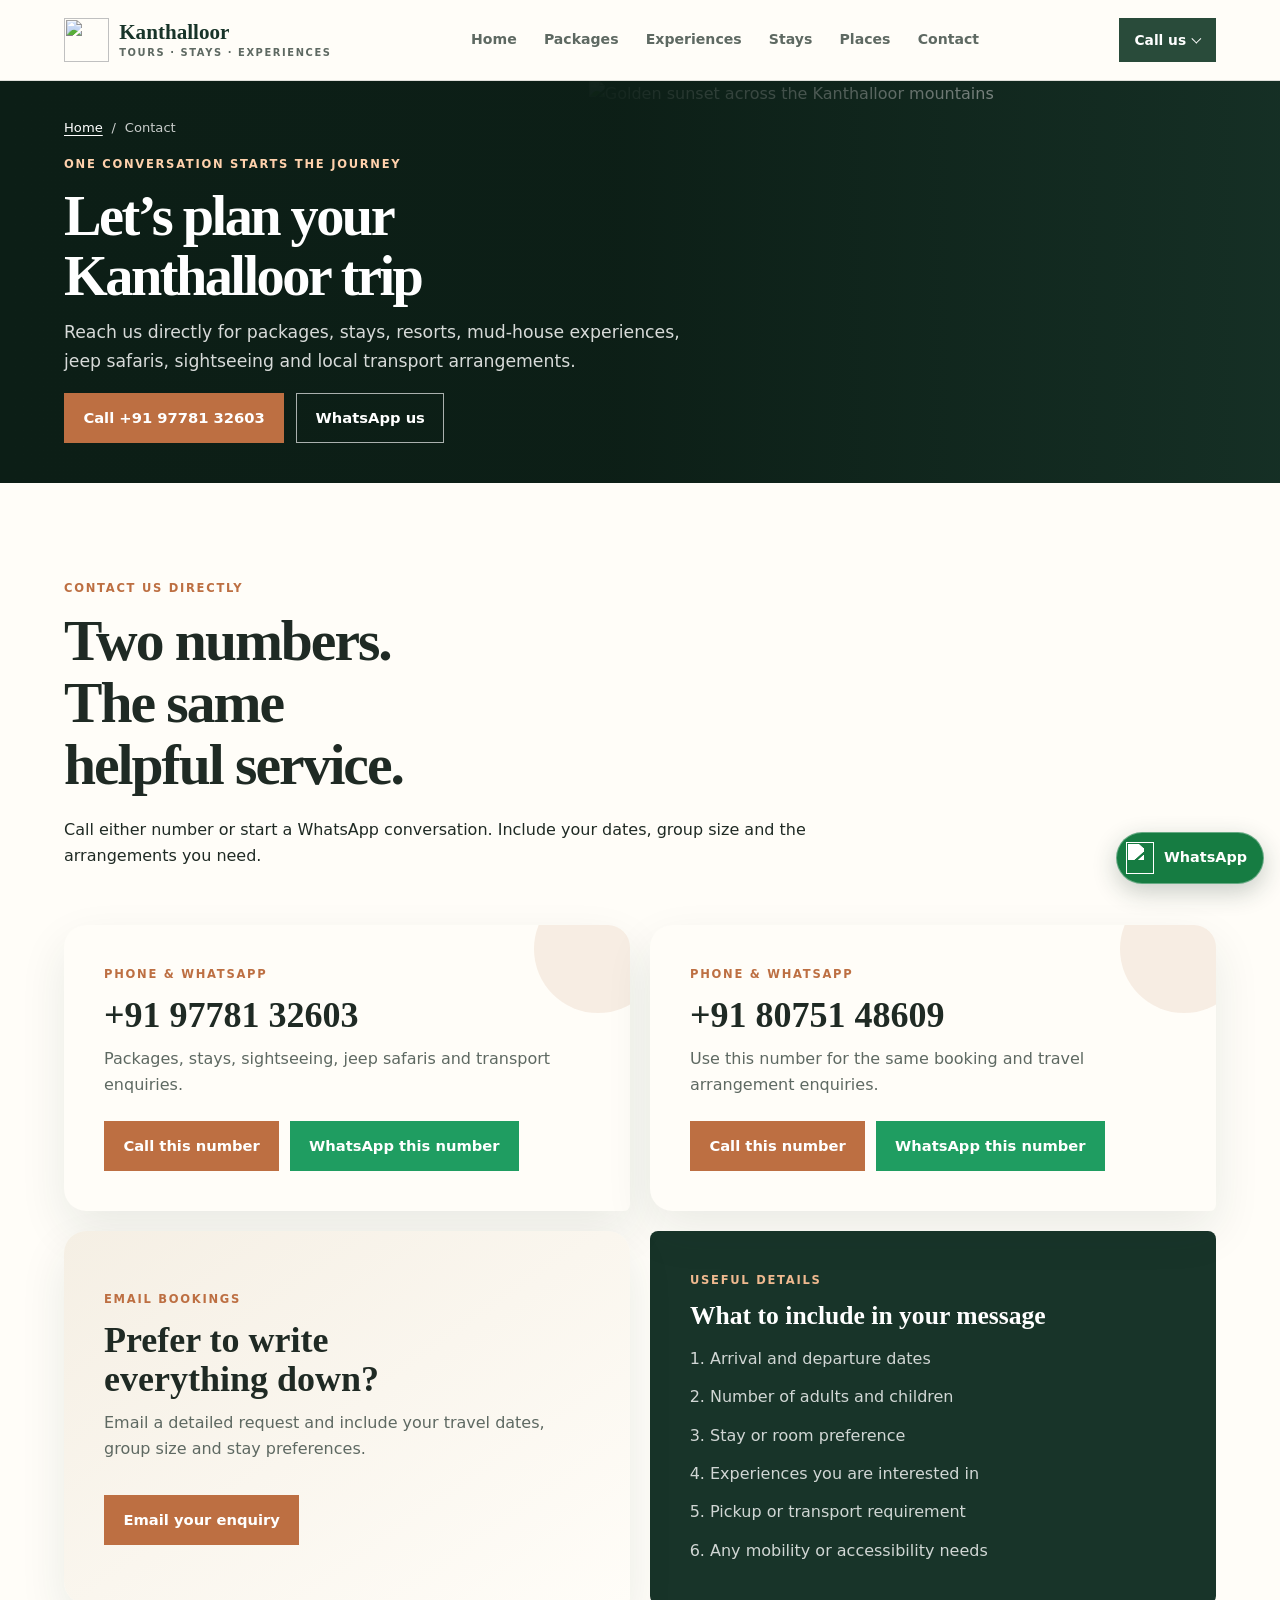
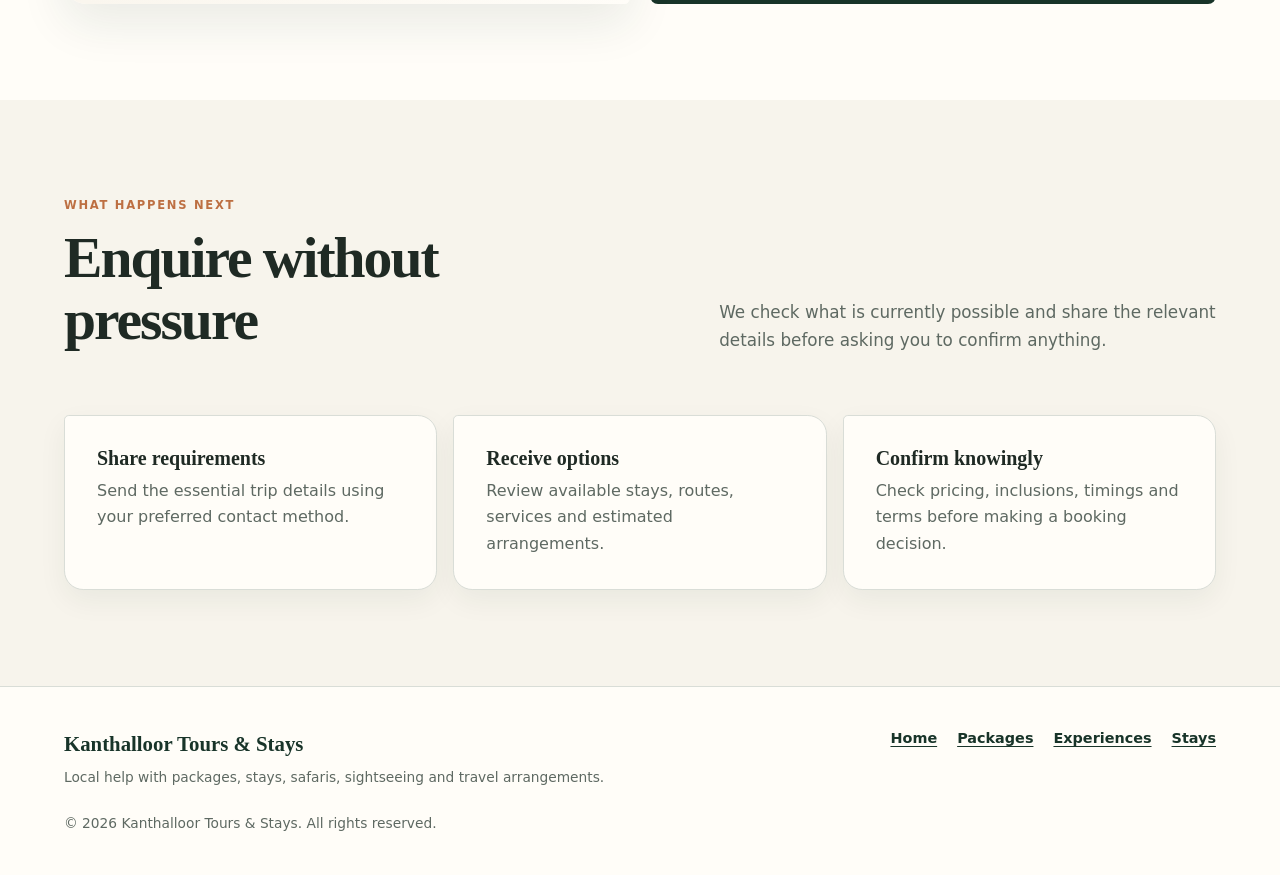
==== commit 624349e8: "update" ====
--- a/public/contact.html
+++ b/public/contact.html
@@ -1,7 +1,18 @@
 <!DOCTYPE html>
-<html lang="en-IN"><head><meta charset="utf-8"><meta name="viewport" content="width=device-width, initial-scale=1"><title>Contact Kanthalloor Tours &amp; Stays | Call, WhatsApp or Email</title><meta name="description" content="Contact Kanthalloor Tours & Stays by phone, WhatsApp or email for packages, resort and homestay enquiries, sightseeing, jeep safaris and transport arrangements."><meta name="robots" content="index, follow"><link rel="canonical" href="https://kanthalloortouristguide.com/contact.html"><meta property="og:title" content="Contact Kanthalloor Tours & Stays"><meta property="og:description" content="Call, WhatsApp or email to arrange a Kanthalloor package, stay, sightseeing or jeep safari."><meta property="og:image" content="https://kanthalloortouristguide.com/assets/images/kanthalloor-social-preview.jpg?v=20261013"><link rel="icon" href="assets/images/kanthalloor-brand-mark-64.png"><link rel="stylesheet" href="assets/css/styles.css?v=20261013-7"><script type="application/ld+json">{"@context":"https://schema.org","@type":"ContactPage","name":"Contact Kanthalloor Tours & Stays","url":"https://kanthalloortouristguide.com/contact.html","mainEntity":{"@type":"Organization","name":"Kanthalloor Tours & Stays","telephone":["+919778132603","+918075148609"],"email":"bookings@kanthalloortouristguide.com","address":{"@type":"PostalAddress","addressLocality":"Marayur","addressRegion":"Kerala","addressCountry":"IN"}}}</script></head>
+<html lang="en-IN"><head><meta charset="utf-8"><meta name="viewport" content="width=device-width, initial-scale=1"><title>Contact Kanthalloor Tours &amp; Stays | Call, WhatsApp or Email</title><meta name="description" content="Contact Kanthalloor Tours & Stays by phone, WhatsApp or email for packages, resort and homestay enquiries, sightseeing, jeep safaris and transport arrangements."><meta name="robots" content="index, follow"><link rel="canonical" href="https://kanthalloortouristguide.com/contact.html"><meta property="og:title" content="Contact Kanthalloor Tours & Stays"><meta property="og:description" content="Call, WhatsApp or email to arrange a Kanthalloor package, stay, sightseeing or jeep safari."><meta property="og:image" content="https://kanthalloortouristguide.com/assets/images/kanthalloor-social-preview.jpg?v=20261013"><link rel="icon" href="assets/images/kanthalloor-brand-mark-64.png"><link rel="stylesheet" href="assets/css/styles.css?v=20261014-9"><script type="application/ld+json">{"@context":"https://schema.org","@type":"ContactPage","name":"Contact Kanthalloor Tours & Stays","url":"https://kanthalloortouristguide.com/contact.html","mainEntity":{"@type":"Organization","name":"Kanthalloor Tours & Stays","telephone":["+919778132603","+918075148609"],"email":"bookings@kanthalloortouristguide.com","address":{"@type":"PostalAddress","addressLocality":"Marayur","addressRegion":"Kerala","addressCountry":"IN"}}}</script></head>
 <body><a class="skip-link" href="#main-content">Skip to main content</a><header class="site-header"><div class="header-inner"><a class="brand" href="index.html"><img class="brand-mark" src="assets/images/kanthalloor-brand-mark-128.webp" width="128" height="128" alt=""><span class="brand-copy"><span class="brand-name">Kanthalloor</span><span class="brand-label">Tours · Stays · Experiences</span></span></a><nav class="desktop-nav" aria-label="Primary navigation"><a href="index.html">Home</a><a href="kanthalloor-packages.html">Packages</a><a href="kanthalloor-experiences.html">Experiences</a><a href="kanthalloor-stays.html">Stays</a><a href="places-to-visit-in-kanthalloor.html">Places</a><a href="contact.html" aria-current="page">Contact</a></nav><details class="header-call"><summary class="header-action">Call us</summary><div class="header-call-options"><a href="tel:+919778132603">+91 97781 32603</a><a href="tel:+918075148609">+91 80751 48609</a></div></details><details class="mobile-menu"><summary>Menu</summary><nav><a href="index.html">Home</a><a href="kanthalloor-packages.html">Packages</a><a href="kanthalloor-experiences.html">Experiences</a><a href="kanthalloor-stays.html">Stays</a><a href="places-to-visit-in-kanthalloor.html">Places</a><a href="contact.html" aria-current="page">Contact</a></nav></details></div></header>
 <main id="main-content"><section class="subpage-hero"><img src="assets/images/kanthalloor-sunset-viewpoint.webp" width="1800" height="836" alt="Golden sunset across the Kanthalloor mountains" fetchpriority="high"><div class="content-shell subpage-hero-content"><nav class="breadcrumb"><a href="index.html">Home</a><span>/</span><span>Contact</span></nav><p class="eyebrow">One conversation starts the journey</p><h1>Let’s plan your Kanthalloor trip</h1><p>Reach us directly for packages, stays, resorts, mud-house experiences, jeep safaris, sightseeing and local transport arrangements.</p><div class="hero-actions"><a class="button button-primary" href="tel:+919778132603">Call +91 97781 32603</a><a class="button button-quiet" href="https://wa.me/919778132603?text=Hello%2C%20I%27d%20like%20help%20planning%20a%20Kanthalloor%20trip." target="_blank" rel="noopener noreferrer">WhatsApp us</a></div></div></section>
 <section class="section"><div class="content-shell"><div class="contact-heading"><p class="section-kicker">Contact us directly</p><h2>Two numbers. The same helpful service.</h2><p>Call either number or start a WhatsApp conversation. Include your dates, group size and the arrangements you need.</p></div><div class="contact-phone-grid"><article class="contact-phone-card"><p class="card-label">Phone &amp; WhatsApp</p><h3>+91 97781 32603</h3><p>Packages, stays, sightseeing, jeep safaris and transport enquiries.</p><div class="direct-actions"><a class="button button-primary" href="tel:+919778132603">Call this number</a><a class="button button-whatsapp" href="https://wa.me/919778132603?text=Hello%2C%20I%27d%20like%20help%20planning%20a%20Kanthalloor%20trip." target="_blank" rel="noopener noreferrer">WhatsApp this number</a></div></article><article class="contact-phone-card"><p class="card-label">Phone &amp; WhatsApp</p><h3>+91 80751 48609</h3><p>Use this number for the same booking and travel arrangement enquiries.</p><div class="direct-actions"><a class="button button-primary" href="tel:+918075148609">Call this number</a><a class="button button-whatsapp" href="https://wa.me/918075148609?text=Hello%2C%20I%27d%20like%20help%20planning%20a%20Kanthalloor%20trip." target="_blank" rel="noopener noreferrer">WhatsApp this number</a></div></article></div><div class="contact-lower-grid"><article class="contact-email-panel"><p class="card-label">Email bookings</p><h3>Prefer to write everything down?</h3><p>Email a detailed request and include your travel dates, group size and stay preferences.</p><a class="button button-primary" href="mailto:bookings@kanthalloortouristguide.com?subject=Kanthalloor%20travel%20enquiry">Email your enquiry</a></article><aside class="enquiry-guide"><p class="section-kicker section-kicker-light">Useful details</p><h3>What to include in your message</h3><ol><li>Arrival and departure dates</li><li>Number of adults and children</li><li>Stay or room preference</li><li>Experiences you are interested in</li><li>Pickup or transport requirement</li><li>Any mobility or accessibility needs</li></ol></aside></div></div></section>
 <section class="section section-tint"><div class="content-shell"><div class="section-heading compact-heading"><div><p class="section-kicker">What happens next</p><h2>Enquire without pressure</h2></div><p>We check what is currently possible and share the relevant details before asking you to confirm anything.</p></div><div class="process-grid"><li><span>1</span><h3>Share requirements</h3><p>Send the essential trip details using your preferred contact method.</p></li><li><span>2</span><h3>Receive options</h3><p>Review available stays, routes, services and estimated arrangements.</p></li><li><span>3</span><h3>Confirm knowingly</h3><p>Check pricing, inclusions, timings and terms before making a booking decision.</p></li></div></div></section></main>
+<details class="whatsapp-menu">
+    <summary class="whatsapp-float" aria-label="Choose a Kanthalloor Tours and Stays WhatsApp number">
+        <img class="whatsapp-mark" src="assets/icons/whatsapp.svg" width="28" height="32" alt="" aria-hidden="true">
+        <span>WhatsApp</span>
+    </summary>
+    <div class="whatsapp-options">
+        <p>Chat with us</p>
+        <a href="https://wa.me/919778132603?text=Hello%2C%20I%27d%20like%20help%20with%20a%20Kanthalloor%20package%2C%20stay%2C%20sightseeing%20or%20jeep%20safari%20enquiry." target="_blank" rel="noopener noreferrer">+91&nbsp;97781&nbsp;32603</a>
+        <a href="https://wa.me/918075148609?text=Hello%2C%20I%27d%20like%20help%20with%20a%20Kanthalloor%20package%2C%20stay%2C%20sightseeing%20or%20jeep%20safari%20enquiry." target="_blank" rel="noopener noreferrer">+91&nbsp;80751&nbsp;48609</a>
+    </div>
+</details>
 <footer class="site-footer"><div class="content-shell footer-inner"><div><p class="footer-brand">Kanthalloor Tours &amp; Stays</p><p>Local help with packages, stays, safaris, sightseeing and travel arrangements.</p></div><nav><a href="index.html">Home</a><a href="kanthalloor-packages.html">Packages</a><a href="kanthalloor-experiences.html">Experiences</a><a href="kanthalloor-stays.html">Stays</a></nav><p class="copyright">&copy; 2026 Kanthalloor Tours &amp; Stays. All rights reserved.</p></div></footer><script src="assets/js/animations.js" defer></script></body></html>
--- a/public/assets/css/styles.css
+++ b/public/assets/css/styles.css
@@ -420,6 +420,121 @@
     font-size: 1.05rem;
 }
 
+.destination-facts {
+    padding: 0 0 4.5rem;
+}
+
+.destination-facts-layout {
+    display: grid;
+    overflow: hidden;
+    border-radius: 0.5rem 3rem 0.5rem 3rem;
+    background: var(--forest-dark);
+    color: var(--white);
+    box-shadow: 0 1.5rem 3.5rem rgba(24, 52, 41, 0.14);
+}
+
+.destination-award {
+    position: relative;
+    overflow: hidden;
+    padding: clamp(2rem, 5vw, 4rem);
+    background: linear-gradient(145deg, rgba(49, 93, 69, 0.96), rgba(12, 30, 22, 0.98));
+}
+
+.destination-award::after {
+    position: absolute;
+    right: -4rem;
+    bottom: -6rem;
+    width: 14rem;
+    height: 14rem;
+    border: 1px solid rgba(255, 255, 255, 0.12);
+    border-radius: 50%;
+    content: "";
+}
+
+.destination-award-mark {
+    margin-bottom: 1rem;
+    color: #efb98f;
+    font-family: var(--serif);
+    font-size: clamp(3.5rem, 8vw, 6rem);
+    font-style: italic;
+    line-height: 0.9;
+}
+
+.destination-award h2 {
+    max-width: 13ch;
+    margin-bottom: 1rem;
+    font-size: clamp(2rem, 4vw, 3.2rem);
+}
+
+.destination-award > p:last-child {
+    max-width: 38rem;
+    margin-bottom: 0;
+    color: rgba(255, 255, 255, 0.74);
+}
+
+.destination-fact-grid {
+    display: grid;
+    margin: 0;
+}
+
+.destination-fact-grid > div {
+    padding: clamp(1.5rem, 3vw, 2.25rem);
+    border-bottom: 1px solid rgba(255, 255, 255, 0.14);
+}
+
+.destination-fact-grid dt {
+    margin-bottom: 0.45rem;
+    color: #efb98f;
+    font-family: var(--serif);
+    font-size: 1.4rem;
+    font-weight: 700;
+}
+
+.destination-fact-grid dd {
+    margin: 0;
+    color: rgba(255, 255, 255, 0.72);
+    font-size: 0.92rem;
+}
+
+.trip-notes-section {
+    position: relative;
+    overflow: hidden;
+    background: #f3ece2;
+}
+
+.trip-note-grid {
+    display: grid;
+    gap: 1rem;
+}
+
+.trip-note-grid article {
+    position: relative;
+    padding: clamp(1.5rem, 3vw, 2.2rem);
+    border-top: 3px solid var(--clay);
+    border-radius: 0.35rem 1.4rem 1.4rem 1.4rem;
+    background: var(--paper);
+    box-shadow: 0 0.8rem 2rem rgba(24, 52, 41, 0.07);
+}
+
+.trip-note-grid span {
+    display: block;
+    margin-bottom: 1.5rem;
+    color: var(--clay);
+    font-size: 0.72rem;
+    font-weight: 850;
+    letter-spacing: 0.14em;
+}
+
+.trip-note-grid h3 {
+    margin-bottom: 0.65rem;
+    font-size: 1.4rem;
+}
+
+.trip-note-grid p {
+    margin-bottom: 0;
+    color: var(--muted);
+}
+
 .section-heading {
     margin-bottom: 2rem;
 }
@@ -473,7 +588,8 @@
     width: 100%;
     height: 100%;
     object-fit: cover;
-    transition: transform 900ms cubic-bezier(0.22, 1, 0.36, 1);
+    filter: saturate(1.12) contrast(1.05) brightness(0.99);
+    transition: transform 900ms cubic-bezier(0.22, 1, 0.36, 1), filter 320ms ease;
 }
 
 .nature-gallery-item::after {
@@ -528,14 +644,15 @@
     height: auto;
     aspect-ratio: 16 / 10;
     object-fit: cover;
-    transition: transform 700ms cubic-bezier(0.22, 1, 0.36, 1);
+    filter: saturate(1.13) contrast(1.055) brightness(1.01);
+    transition: transform 700ms cubic-bezier(0.22, 1, 0.36, 1), filter 320ms ease;
 }
 
 .place-card-body {
     position: relative;
     z-index: 1;
     padding: 1.25rem;
-    background: var(--paper);
+    background: linear-gradient(155deg, var(--paper), #f8f2e9);
 }
 
 .place-card-body p:last-child,
@@ -554,7 +671,8 @@
     width: 100%;
     aspect-ratio: 4 / 3;
     object-fit: cover;
-    transition: transform 700ms cubic-bezier(0.22, 1, 0.36, 1);
+    filter: saturate(1.13) contrast(1.055) brightness(1.01);
+    transition: transform 700ms cubic-bezier(0.22, 1, 0.36, 1), filter 320ms ease;
 }
 
 @keyframes hero-reveal {
@@ -606,14 +724,15 @@
     height: auto;
     aspect-ratio: 16 / 10;
     object-fit: cover;
-    transition: transform 700ms cubic-bezier(0.22, 1, 0.36, 1);
+    filter: saturate(1.13) contrast(1.055) brightness(1.01);
+    transition: transform 700ms cubic-bezier(0.22, 1, 0.36, 1), filter 320ms ease;
 }
 
 .stay-item > div {
     position: relative;
     z-index: 1;
     padding: 1rem;
-    background: var(--paper);
+    background: linear-gradient(155deg, var(--paper), #f8f2e9);
 }
 
 .stay-item h3 {
@@ -715,7 +834,8 @@
     width: 100%;
     height: 100%;
     object-fit: cover;
-    transition: transform 700ms cubic-bezier(0.22, 1, 0.36, 1);
+    filter: saturate(1.12) contrast(1.05) brightness(0.99);
+    transition: transform 700ms cubic-bezier(0.22, 1, 0.36, 1), filter 320ms ease;
 }
 
 .real-gallery-grid figure::after {
@@ -1107,7 +1227,7 @@
 
 .guide-hero {
     position: relative;
-    min-height: 30rem;
+    min-height: 25rem;
     display: grid;
     align-items: end;
     overflow: hidden;
@@ -1126,30 +1246,30 @@
 .guide-hero > img {
     z-index: -2;
     object-fit: cover;
-    object-position: center;
+    object-position: 62% center;
 }
 
 .guide-hero-shade {
     z-index: -1;
-    background: linear-gradient(180deg, rgba(15, 29, 23, 0.18), rgba(15, 29, 23, 0.84));
+    background: linear-gradient(90deg, rgba(15, 29, 23, 0.98) 0%, rgba(15, 29, 23, 0.92) 48%, rgba(15, 29, 23, 0.46) 78%, rgba(15, 29, 23, 0.22));
 }
 
 .guide-hero-content {
-    padding-top: 6rem;
-    padding-bottom: 3rem;
+    padding-top: 2.25rem;
+    padding-bottom: 2.5rem;
     color: var(--white);
 }
 
 .guide-hero-content h1 {
-    max-width: 13ch;
-    margin-bottom: 1rem;
-}
-
-.guide-hero-content > p:last-child {
+    max-width: 18ch;
+    margin-bottom: 0.75rem;
+    font-size: clamp(2.6rem, 5vw, 4.25rem);
+}
+
+.guide-hero-content > p:not(.eyebrow) {
     max-width: 45rem;
-    margin-bottom: 0;
     color: rgba(255, 255, 255, 0.9);
-    font-size: 1.05rem;
+    font-size: 1rem;
 }
 
 .breadcrumb {
@@ -1197,6 +1317,7 @@
     font-weight: 700;
     text-decoration: none;
 }
+
 
 .guide-section {
     scroll-margin-top: 5rem;
@@ -1279,6 +1400,7 @@
     aspect-ratio: 16 / 10;
     object-fit: cover;
     background: #dce5dd;
+    filter: saturate(1.13) contrast(1.055) brightness(1.01);
     transition: transform 650ms cubic-bezier(0.22, 1, 0.36, 1), filter 300ms ease;
 }
 
@@ -1288,6 +1410,7 @@
     flex-direction: column;
     padding: clamp(1.25rem, 2.2vw, 1.65rem);
     border-top: 3px solid var(--clay);
+    background: linear-gradient(155deg, var(--paper), #f8f2e9);
 }
 
 .guide-card-text {
@@ -1648,11 +1771,11 @@
     }
 
     .guide-hero {
-        min-height: 34rem;
+        min-height: 25rem;
     }
 
     .guide-hero-content {
-        padding-bottom: 4rem;
+        padding-bottom: 2.5rem;
     }
 
     .guide-card-grid {
@@ -1735,6 +1858,16 @@
     border: 1px solid rgba(255, 255, 255, 0.55);
     border-radius: 2.4rem 0.35rem 2.4rem 0.35rem;
     pointer-events: none;
+}
+
+.hero-image,
+.guide-hero > img,
+.subpage-hero > img {
+    filter: saturate(1.08) contrast(1.045) brightness(0.98);
+}
+
+.detail-photo img {
+    filter: saturate(1.13) contrast(1.055) brightness(1.01);
 }
 
 .subpage-hero > img {
@@ -1873,7 +2006,7 @@
 
     .guide-card:hover > img {
         transform: scale(1.035);
-        filter: saturate(1.06) contrast(1.02);
+        filter: saturate(1.19) contrast(1.07) brightness(1.015);
     }
 
     .guide-section-nav a:hover {
@@ -1887,10 +2020,12 @@
     .experience-photo:hover img,
     .nature-gallery-item:hover img {
         transform: scale(1.035);
+        filter: saturate(1.18) contrast(1.065) brightness(1.01);
     }
 
     .real-gallery-grid figure:hover img {
         transform: scale(1.035);
+        filter: saturate(1.18) contrast(1.065) brightness(1.01);
     }
 
     .brand:hover .brand-mark {
@@ -1922,14 +2057,14 @@
 }
 
 /* Dedicated service and contact pages */
-.subpage-hero { position: relative; min-height: clamp(31rem, 70vh, 45rem); display: grid; align-items: end; overflow: hidden; background: var(--forest-dark); color: var(--white); }
+.subpage-hero { position: relative; min-height: 25rem; display: grid; align-items: end; overflow: hidden; background: var(--forest-dark); color: var(--white); }
 .subpage-hero > img, .subpage-hero::after { position: absolute; inset: 0; width: 100%; height: 100%; }
-.subpage-hero > img { object-fit: cover; }
-.subpage-hero::after { content: ""; background: linear-gradient(90deg, rgba(12, 30, 22, 0.9), rgba(12, 30, 22, 0.34) 68%, rgba(12, 30, 22, 0.12)); }
-.subpage-hero-content { position: relative; z-index: 1; padding-top: 7rem; padding-bottom: clamp(3rem, 8vw, 6rem); }
-.subpage-hero-content h1 { max-width: 12ch; margin-bottom: 1rem; font-size: clamp(3rem, 8vw, 6.3rem); }
-.subpage-hero-content > p:not(.eyebrow) { max-width: 42rem; color: rgba(255, 255, 255, 0.84); font-size: clamp(1rem, 1.8vw, 1.2rem); }
-.subpage-hero .breadcrumb { margin-bottom: 2rem; }
+.subpage-hero > img { left: auto; width: 54%; object-fit: cover; object-position: center; }
+.subpage-hero::after { content: ""; background: linear-gradient(90deg, rgba(12, 30, 22, 1) 0%, rgba(12, 30, 22, 0.97) 48%, rgba(12, 30, 22, 0.62) 72%, rgba(12, 30, 22, 0.22)); }
+.subpage-hero-content { position: relative; z-index: 1; padding-top: 2.25rem; padding-bottom: 2.5rem; }
+.subpage-hero-content h1 { max-width: 18ch; margin-bottom: 0.7rem; font-size: clamp(2.6rem, 4.4vw, 4rem); }
+.subpage-hero-content > p:not(.eyebrow) { max-width: 39rem; color: rgba(255, 255, 255, 0.84); font-size: clamp(0.98rem, 1.4vw, 1.08rem); }
+.subpage-hero .breadcrumb { margin-bottom: 1rem; }
 .service-intro-grid, .detail-split, .contact-layout { display: grid; gap: clamp(2rem, 5vw, 5rem); }
 .service-intro-grid h2, .detail-split h2, .contact-layout h2 { max-width: 14ch; }
 .benefit-grid, .booking-grid, .contact-methods { display: grid; gap: 1rem; }
@@ -1940,8 +2075,8 @@
 .feature-list { display: grid; gap: 0; margin: 1.5rem 0 0; padding: 0; list-style: none; border-top: 1px solid var(--line); }
 .feature-list li { display: grid; grid-template-columns: 1.6rem 1fr; gap: 0.75rem; padding: 0.85rem 0; border-bottom: 1px solid var(--line); }
 .feature-list li::before { content: "✓"; color: var(--clay); font-weight: 900; }
-.detail-photo { min-height: 24rem; overflow: hidden; border-radius: 0.45rem; }
-.detail-photo img { width: 100%; height: 100%; object-fit: cover; }
+.detail-photo { min-height: 24rem; overflow: hidden; }
+.detail-photo img { position: absolute; inset: 0; width: 100%; height: 100%; object-fit: cover; }
 .contact-method { position: relative; padding: 1.5rem; overflow: hidden; }
 .contact-method::before { content: attr(data-number); position: absolute; top: 0.85rem; right: 1rem; color: rgba(41, 75, 58, 0.14); font-family: var(--serif); font-size: 2.3rem; font-weight: 700; }
 .contact-method > a { display: inline-block; margin-top: 0.8rem; color: var(--forest); font-weight: 800; }
@@ -1953,10 +2088,118 @@
 
 @media (min-width: 42rem) {
     .benefit-grid, .booking-grid, .contact-methods { grid-template-columns: repeat(2, minmax(0, 1fr)); }
+
+    .destination-fact-grid,
+    .trip-note-grid {
+        grid-template-columns: repeat(2, minmax(0, 1fr));
+    }
+
+    .destination-fact-grid > div:nth-child(odd) {
+        border-right: 1px solid rgba(255, 255, 255, 0.14);
+    }
 }
 
 @media (min-width: 58rem) {
     .service-intro-grid, .detail-split, .contact-layout { grid-template-columns: minmax(0, 0.9fr) minmax(0, 1.1fr); align-items: center; }
     .benefit-grid.three-up { grid-template-columns: repeat(3, minmax(0, 1fr)); }
     .contact-layout { align-items: start; }
-}
+
+    .destination-facts-layout {
+        grid-template-columns: minmax(0, 1.08fr) minmax(30rem, 0.92fr);
+    }
+
+    .trip-note-grid {
+        grid-template-columns: repeat(3, minmax(0, 1fr));
+    }
+}
+
+@media (max-width: 41.99rem) {
+    .destination-facts {
+        padding-bottom: 3.5rem;
+    }
+
+    .destination-facts-layout {
+        border-radius: 0.4rem 2rem 0.4rem 2rem;
+    }
+
+    .destination-award {
+        padding: 1.75rem 1.35rem 2rem;
+    }
+
+    .destination-award-mark {
+        margin-bottom: 0.75rem;
+        font-size: 3.6rem;
+    }
+
+    .destination-award h2 {
+        font-size: 2rem;
+    }
+
+    .destination-fact-grid {
+        grid-template-columns: repeat(2, minmax(0, 1fr));
+    }
+
+    .destination-fact-grid > div {
+        padding: 1.2rem 1rem;
+        border-right: 1px solid rgba(255, 255, 255, 0.14);
+    }
+
+    .destination-fact-grid > div:nth-child(even) {
+        border-right: 0;
+    }
+
+    .destination-fact-grid dt {
+        font-size: 1.12rem;
+    }
+
+    .destination-fact-grid dd {
+        font-size: 0.8rem;
+        line-height: 1.55;
+    }
+
+    .subpage-hero,
+    .guide-hero {
+        min-height: 0;
+    }
+
+    .subpage-hero > img {
+        width: 100%;
+        opacity: 0.72;
+    }
+
+    .subpage-hero::after,
+    .guide-hero-shade {
+        background: linear-gradient(90deg, rgba(12, 30, 22, 0.96), rgba(12, 30, 22, 0.78));
+    }
+
+    .subpage-hero-content,
+    .guide-hero-content {
+        padding-top: 1.5rem;
+        padding-bottom: 1.75rem;
+    }
+
+    .subpage-hero-content h1,
+    .guide-hero-content h1 {
+        max-width: 18ch;
+        font-size: clamp(2.1rem, 9.5vw, 2.45rem);
+        line-height: 1;
+    }
+
+    .subpage-hero .breadcrumb,
+    .guide-hero .breadcrumb {
+        margin-bottom: 0.75rem;
+    }
+
+    .subpage-hero .hero-actions,
+    .guide-hero .hero-actions {
+        margin-top: 1rem;
+    }
+
+    .guide-section-nav a {
+        min-height: 2.75rem;
+    }
+
+    .detail-photo {
+        min-height: 18rem;
+    }
+}
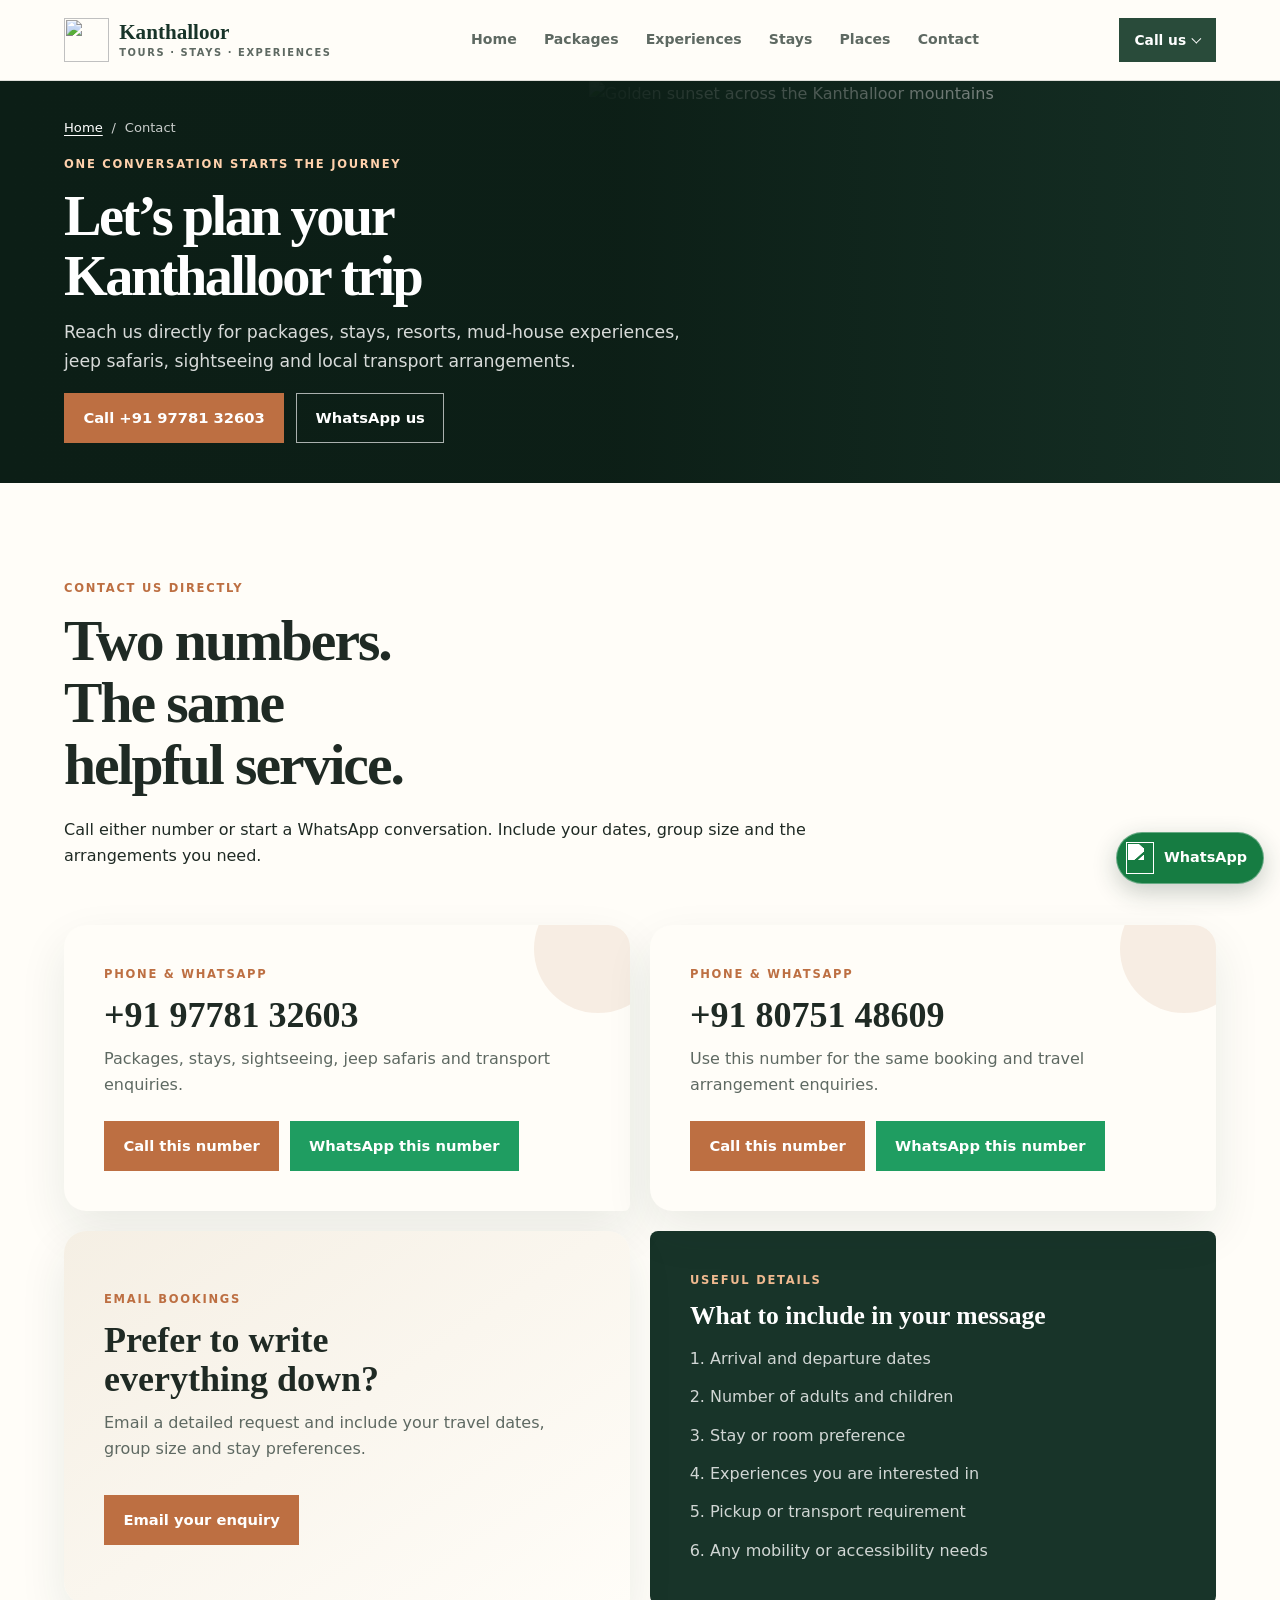
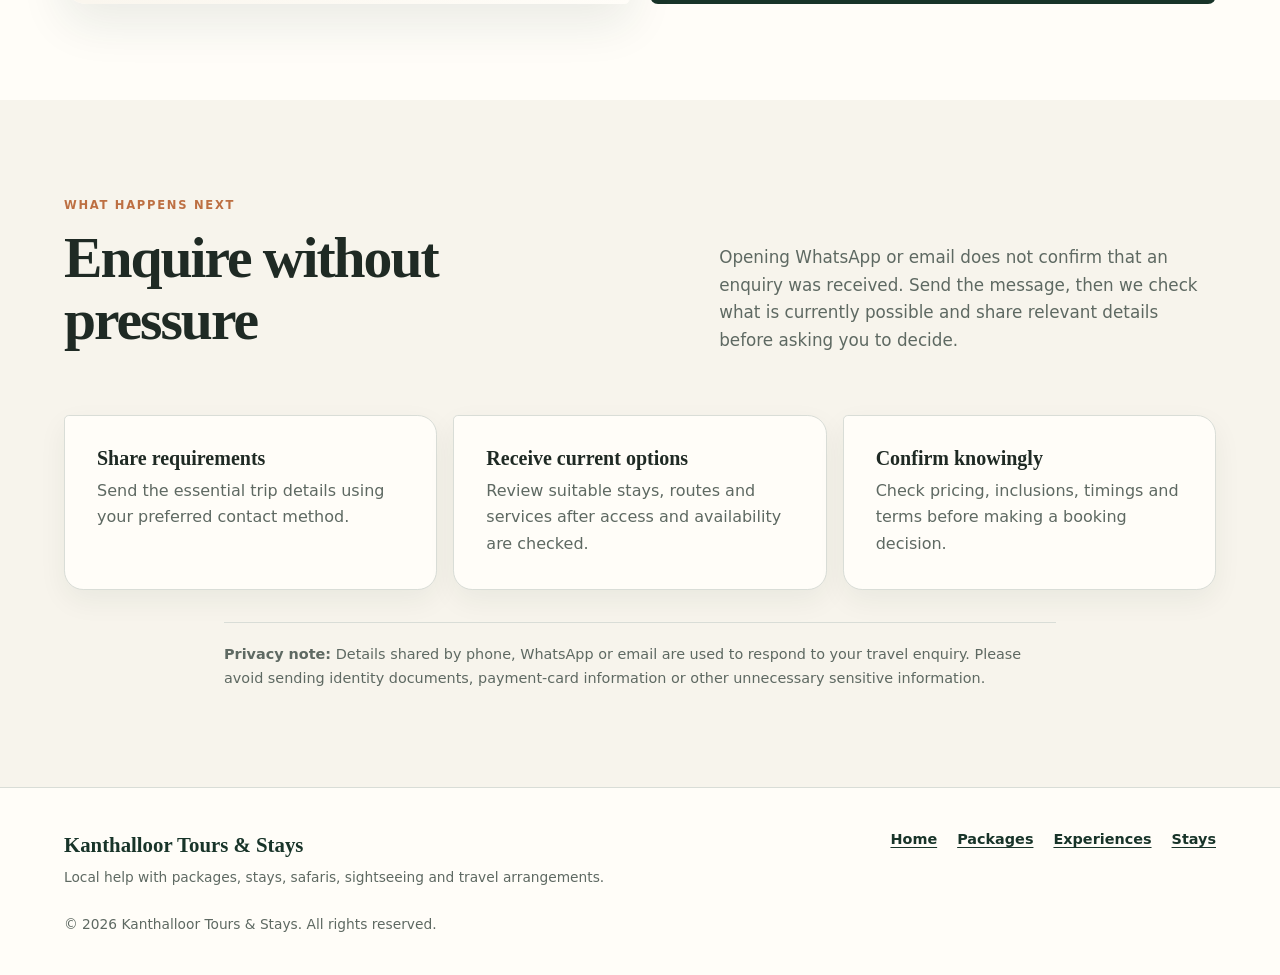
==== commit a7d18a97: "Redesign site content, enquiries and responsive styles Revamp whole-site content and responsive styl" ====
--- a/public/contact.html
+++ b/public/contact.html
@@ -1,9 +1,9 @@
 <!DOCTYPE html>
-<html lang="en-IN"><head><meta charset="utf-8"><meta name="viewport" content="width=device-width, initial-scale=1"><title>Contact Kanthalloor Tours &amp; Stays | Call, WhatsApp or Email</title><meta name="description" content="Contact Kanthalloor Tours & Stays by phone, WhatsApp or email for packages, resort and homestay enquiries, sightseeing, jeep safaris and transport arrangements."><meta name="robots" content="index, follow"><link rel="canonical" href="https://kanthalloortouristguide.com/contact.html"><meta property="og:title" content="Contact Kanthalloor Tours & Stays"><meta property="og:description" content="Call, WhatsApp or email to arrange a Kanthalloor package, stay, sightseeing or jeep safari."><meta property="og:image" content="https://kanthalloortouristguide.com/assets/images/kanthalloor-social-preview.jpg?v=20261013"><link rel="icon" href="assets/images/kanthalloor-brand-mark-64.png"><link rel="stylesheet" href="assets/css/styles.css?v=20261014-9"><script type="application/ld+json">{"@context":"https://schema.org","@type":"ContactPage","name":"Contact Kanthalloor Tours & Stays","url":"https://kanthalloortouristguide.com/contact.html","mainEntity":{"@type":"Organization","name":"Kanthalloor Tours & Stays","telephone":["+919778132603","+918075148609"],"email":"bookings@kanthalloortouristguide.com","address":{"@type":"PostalAddress","addressLocality":"Marayur","addressRegion":"Kerala","addressCountry":"IN"}}}</script></head>
-<body><a class="skip-link" href="#main-content">Skip to main content</a><header class="site-header"><div class="header-inner"><a class="brand" href="index.html"><img class="brand-mark" src="assets/images/kanthalloor-brand-mark-128.webp" width="128" height="128" alt=""><span class="brand-copy"><span class="brand-name">Kanthalloor</span><span class="brand-label">Tours · Stays · Experiences</span></span></a><nav class="desktop-nav" aria-label="Primary navigation"><a href="index.html">Home</a><a href="kanthalloor-packages.html">Packages</a><a href="kanthalloor-experiences.html">Experiences</a><a href="kanthalloor-stays.html">Stays</a><a href="places-to-visit-in-kanthalloor.html">Places</a><a href="contact.html" aria-current="page">Contact</a></nav><details class="header-call"><summary class="header-action">Call us</summary><div class="header-call-options"><a href="tel:+919778132603">+91 97781 32603</a><a href="tel:+918075148609">+91 80751 48609</a></div></details><details class="mobile-menu"><summary>Menu</summary><nav><a href="index.html">Home</a><a href="kanthalloor-packages.html">Packages</a><a href="kanthalloor-experiences.html">Experiences</a><a href="kanthalloor-stays.html">Stays</a><a href="places-to-visit-in-kanthalloor.html">Places</a><a href="contact.html" aria-current="page">Contact</a></nav></details></div></header>
-<main id="main-content"><section class="subpage-hero"><img src="assets/images/kanthalloor-sunset-viewpoint.webp" width="1800" height="836" alt="Golden sunset across the Kanthalloor mountains" fetchpriority="high"><div class="content-shell subpage-hero-content"><nav class="breadcrumb"><a href="index.html">Home</a><span>/</span><span>Contact</span></nav><p class="eyebrow">One conversation starts the journey</p><h1>Let’s plan your Kanthalloor trip</h1><p>Reach us directly for packages, stays, resorts, mud-house experiences, jeep safaris, sightseeing and local transport arrangements.</p><div class="hero-actions"><a class="button button-primary" href="tel:+919778132603">Call +91 97781 32603</a><a class="button button-quiet" href="https://wa.me/919778132603?text=Hello%2C%20I%27d%20like%20help%20planning%20a%20Kanthalloor%20trip." target="_blank" rel="noopener noreferrer">WhatsApp us</a></div></div></section>
-<section class="section"><div class="content-shell"><div class="contact-heading"><p class="section-kicker">Contact us directly</p><h2>Two numbers. The same helpful service.</h2><p>Call either number or start a WhatsApp conversation. Include your dates, group size and the arrangements you need.</p></div><div class="contact-phone-grid"><article class="contact-phone-card"><p class="card-label">Phone &amp; WhatsApp</p><h3>+91 97781 32603</h3><p>Packages, stays, sightseeing, jeep safaris and transport enquiries.</p><div class="direct-actions"><a class="button button-primary" href="tel:+919778132603">Call this number</a><a class="button button-whatsapp" href="https://wa.me/919778132603?text=Hello%2C%20I%27d%20like%20help%20planning%20a%20Kanthalloor%20trip." target="_blank" rel="noopener noreferrer">WhatsApp this number</a></div></article><article class="contact-phone-card"><p class="card-label">Phone &amp; WhatsApp</p><h3>+91 80751 48609</h3><p>Use this number for the same booking and travel arrangement enquiries.</p><div class="direct-actions"><a class="button button-primary" href="tel:+918075148609">Call this number</a><a class="button button-whatsapp" href="https://wa.me/918075148609?text=Hello%2C%20I%27d%20like%20help%20planning%20a%20Kanthalloor%20trip." target="_blank" rel="noopener noreferrer">WhatsApp this number</a></div></article></div><div class="contact-lower-grid"><article class="contact-email-panel"><p class="card-label">Email bookings</p><h3>Prefer to write everything down?</h3><p>Email a detailed request and include your travel dates, group size and stay preferences.</p><a class="button button-primary" href="mailto:bookings@kanthalloortouristguide.com?subject=Kanthalloor%20travel%20enquiry">Email your enquiry</a></article><aside class="enquiry-guide"><p class="section-kicker section-kicker-light">Useful details</p><h3>What to include in your message</h3><ol><li>Arrival and departure dates</li><li>Number of adults and children</li><li>Stay or room preference</li><li>Experiences you are interested in</li><li>Pickup or transport requirement</li><li>Any mobility or accessibility needs</li></ol></aside></div></div></section>
-<section class="section section-tint"><div class="content-shell"><div class="section-heading compact-heading"><div><p class="section-kicker">What happens next</p><h2>Enquire without pressure</h2></div><p>We check what is currently possible and share the relevant details before asking you to confirm anything.</p></div><div class="process-grid"><li><span>1</span><h3>Share requirements</h3><p>Send the essential trip details using your preferred contact method.</p></li><li><span>2</span><h3>Receive options</h3><p>Review available stays, routes, services and estimated arrangements.</p></li><li><span>3</span><h3>Confirm knowingly</h3><p>Check pricing, inclusions, timings and terms before making a booking decision.</p></li></div></div></section></main>
+<html lang="en-IN"><head><meta charset="utf-8"><meta name="viewport" content="width=device-width, initial-scale=1"><title>Contact Kanthalloor Tours &amp; Stays | Call, WhatsApp or Email</title><meta name="description" content="Contact Kanthalloor Tours & Stays by phone, WhatsApp or email for packages, resort and homestay enquiries, sightseeing, jeep safaris and transport arrangements."><meta name="robots" content="index, follow"><link rel="canonical" href="https://kanthalloortouristguide.com/contact.html"><meta property="og:title" content="Contact Kanthalloor Tours & Stays"><meta property="og:description" content="Call, WhatsApp or email to arrange a Kanthalloor package, stay, sightseeing or jeep safari."><meta property="og:image" content="https://kanthalloortouristguide.com/assets/images/kanthalloor-social-preview.jpg?v=20261013"><link rel="icon" href="assets/images/kanthalloor-brand-mark-64.png"><link rel="stylesheet" href="assets/css/styles.css?v=20261014-11"><script type="application/ld+json">{"@context":"https://schema.org","@type":"ContactPage","name":"Contact Kanthalloor Tours & Stays","url":"https://kanthalloortouristguide.com/contact.html","mainEntity":{"@type":"Organization","name":"Kanthalloor Tours & Stays","telephone":["+919778132603","+918075148609"],"email":"bookings@kanthalloortouristguide.com","address":{"@type":"PostalAddress","addressLocality":"Marayur","addressRegion":"Kerala","addressCountry":"IN"}}}</script></head>
+<body><a class="skip-link" href="#main-content">Skip to main content</a><header class="site-header"><div class="header-inner"><a class="brand" href="index.html"><img class="brand-mark" src="assets/images/kanthalloor-brand-mark-128.webp" width="128" height="128" alt=""><span class="brand-copy"><span class="brand-name">Kanthalloor</span><span class="brand-label">Tours · Stays · Experiences</span></span></a><nav class="desktop-nav" aria-label="Primary navigation"><a href="index.html">Home</a><a href="kanthalloor-packages.html">Packages</a><a href="kanthalloor-experiences.html">Experiences</a><a href="kanthalloor-stays.html">Stays</a><a href="places-to-visit-in-kanthalloor.html">Places</a><a href="contact.html" aria-current="page">Contact</a></nav><details class="header-call"><summary class="header-action">Call us</summary><div class="header-call-options"><a href="tel:+919778132603">+91&nbsp;97781&nbsp;32603</a><a href="tel:+918075148609">+91&nbsp;80751&nbsp;48609</a></div></details><details class="mobile-menu"><summary>Menu</summary><nav aria-label="Mobile navigation"><a href="index.html">Home</a><a href="kanthalloor-packages.html">Packages</a><a href="kanthalloor-experiences.html">Experiences</a><a href="kanthalloor-stays.html">Stays</a><a href="places-to-visit-in-kanthalloor.html">Places</a><a href="contact.html" aria-current="page">Contact</a></nav></details></div></header>
+<main id="main-content"><section class="subpage-hero"><img src="assets/images/kanthalloor-sunset-viewpoint.webp" width="1800" height="836" alt="Golden sunset across the Kanthalloor mountains" fetchpriority="high"><div class="content-shell subpage-hero-content"><nav class="breadcrumb" aria-label="Breadcrumb"><a href="index.html">Home</a><span>/</span><span>Contact</span></nav><p class="eyebrow">One conversation starts the journey</p><h1>Let’s plan your Kanthalloor trip</h1><p>Reach us directly for packages, stays, resorts, mud-house experiences, jeep safaris, sightseeing and local transport arrangements.</p><div class="hero-actions"><a class="button button-primary" href="tel:+919778132603">Call&nbsp;+91&nbsp;97781&nbsp;32603</a><a class="button button-quiet" href="https://wa.me/919778132603?text=Hello%2C%20I%27d%20like%20help%20planning%20a%20Kanthalloor%20trip." target="_blank" rel="noopener noreferrer">WhatsApp us</a></div></div></section>
+<section class="section"><div class="content-shell"><div class="contact-heading"><p class="section-kicker">Contact us directly</p><h2>Two numbers. The same helpful service.</h2><p>Call either number or start a WhatsApp conversation. Include your dates, group size and the arrangements you need.</p></div><div class="contact-phone-grid"><article class="contact-phone-card"><p class="card-label">Phone &amp; WhatsApp</p><h3>+91 97781 32603</h3><p>Packages, stays, sightseeing, jeep safaris and transport enquiries.</p><div class="direct-actions"><a class="button button-primary" href="tel:+919778132603">Call&nbsp;this&nbsp;number</a><a class="button button-whatsapp" href="https://wa.me/919778132603?text=Hello%2C%20I%27d%20like%20help%20planning%20a%20Kanthalloor%20trip." target="_blank" rel="noopener noreferrer">WhatsApp this number</a></div></article><article class="contact-phone-card"><p class="card-label">Phone &amp; WhatsApp</p><h3>+91 80751 48609</h3><p>Use this number for the same booking and travel arrangement enquiries.</p><div class="direct-actions"><a class="button button-primary" href="tel:+918075148609">Call&nbsp;this&nbsp;number</a><a class="button button-whatsapp" href="https://wa.me/918075148609?text=Hello%2C%20I%27d%20like%20help%20planning%20a%20Kanthalloor%20trip." target="_blank" rel="noopener noreferrer">WhatsApp this number</a></div></article></div><div class="contact-lower-grid"><article class="contact-email-panel"><p class="card-label">Email bookings</p><h3>Prefer to write everything down?</h3><p>Email a detailed request and include your travel dates, group size and stay preferences.</p><a class="button button-primary" href="mailto:bookings@kanthalloortouristguide.com?subject=Kanthalloor%20travel%20enquiry">Email your enquiry</a></article><aside class="enquiry-guide"><p class="section-kicker section-kicker-light">Useful details</p><h3>What to include in your message</h3><ol><li>Arrival and departure dates</li><li>Number of adults and children</li><li>Stay or room preference</li><li>Experiences you are interested in</li><li>Pickup or transport requirement</li><li>Any mobility or accessibility needs</li></ol></aside></div></div></section>
+<section class="section section-tint"><div class="content-shell"><div class="section-heading compact-heading"><div><p class="section-kicker">What happens next</p><h2>Enquire without pressure</h2></div><p>Opening WhatsApp or email does not confirm that an enquiry was received. Send the message, then we check what is currently possible and share relevant details before asking you to decide.</p></div><ol class="process-grid"><li><span>1</span><h3>Share requirements</h3><p>Send the essential trip details using your preferred contact method.</p></li><li><span>2</span><h3>Receive current options</h3><p>Review suitable stays, routes and services after access and availability are checked.</p></li><li><span>3</span><h3>Confirm knowingly</h3><p>Check pricing, inclusions, timings and terms before making a booking decision.</p></li></ol><p class="privacy-note"><strong>Privacy note:</strong> Details shared by phone, WhatsApp or email are used to respond to your travel enquiry. Please avoid sending identity documents, payment-card information or other unnecessary sensitive information.</p></div></section></main>
 <details class="whatsapp-menu">
     <summary class="whatsapp-float" aria-label="Choose a Kanthalloor Tours and Stays WhatsApp number">
         <img class="whatsapp-mark" src="assets/icons/whatsapp.svg" width="28" height="32" alt="" aria-hidden="true">
@@ -15,4 +15,4 @@
         <a href="https://wa.me/918075148609?text=Hello%2C%20I%27d%20like%20help%20with%20a%20Kanthalloor%20package%2C%20stay%2C%20sightseeing%20or%20jeep%20safari%20enquiry." target="_blank" rel="noopener noreferrer">+91&nbsp;80751&nbsp;48609</a>
     </div>
 </details>
-<footer class="site-footer"><div class="content-shell footer-inner"><div><p class="footer-brand">Kanthalloor Tours &amp; Stays</p><p>Local help with packages, stays, safaris, sightseeing and travel arrangements.</p></div><nav><a href="index.html">Home</a><a href="kanthalloor-packages.html">Packages</a><a href="kanthalloor-experiences.html">Experiences</a><a href="kanthalloor-stays.html">Stays</a></nav><p class="copyright">&copy; 2026 Kanthalloor Tours &amp; Stays. All rights reserved.</p></div></footer><script src="assets/js/animations.js" defer></script></body></html>
+<footer class="site-footer"><div class="content-shell footer-inner"><div><p class="footer-brand">Kanthalloor Tours &amp; Stays</p><p>Local help with packages, stays, safaris, sightseeing and travel arrangements.</p></div><nav aria-label="Footer navigation"><a href="index.html">Home</a><a href="kanthalloor-packages.html">Packages</a><a href="kanthalloor-experiences.html">Experiences</a><a href="kanthalloor-stays.html">Stays</a></nav><p class="copyright">&copy; 2026 Kanthalloor Tours &amp; Stays. All rights reserved.</p></div></footer><script src="assets/js/animations.js" defer></script></body></html>
--- a/public/assets/css/styles.css
+++ b/public/assets/css/styles.css
@@ -1483,6 +1483,10 @@
 
 .nearby-feature > div {
     padding: 1.5rem;
+}
+
+.nearby-place-grid {
+    margin-top: 1.25rem;
 }
 
 .munnar-section {
@@ -2086,6 +2090,59 @@
 .enquiry-guide li + li { margin-top: 0.75rem; }
 .page-note { padding: 1.2rem 1.4rem; border-left: 3px solid var(--clay); background: rgba(190, 125, 78, 0.08); color: var(--muted); }
 
+.card-meta-list {
+    display: flex;
+    flex-wrap: wrap;
+    gap: 0.45rem;
+    margin: 1rem 0 0;
+    padding: 0;
+    list-style: none;
+}
+
+.card-meta-list li {
+    padding: 0.35rem 0.6rem;
+    border-radius: 999px;
+    background: rgba(41, 75, 58, 0.08);
+    color: var(--forest-dark);
+    font-size: 0.76rem;
+    font-weight: 700;
+    line-height: 1.35;
+}
+
+.trip-idea-grid,
+.experience-catalogue {
+    align-items: stretch;
+}
+
+.trip-idea-grid .benefit-card,
+.experience-catalogue .benefit-card {
+    display: flex;
+    flex-direction: column;
+}
+
+.trip-idea-grid .card-meta-list,
+.experience-catalogue .card-meta-list {
+    margin-top: auto;
+    padding-top: 1rem;
+}
+
+.privacy-note {
+    max-width: 52rem;
+    margin: 2rem auto 0;
+    padding-top: 1.25rem;
+    border-top: 1px solid var(--line);
+    color: var(--muted);
+    font-size: 0.9rem;
+}
+
+.real-gallery-compact .real-gallery-grid {
+    grid-template-columns: repeat(3, minmax(0, 1fr));
+}
+
+.real-gallery-compact .real-gallery-grid figure {
+    min-height: 20rem;
+}
+
 @media (min-width: 42rem) {
     .benefit-grid, .booking-grid, .contact-methods { grid-template-columns: repeat(2, minmax(0, 1fr)); }
 
@@ -2111,9 +2168,21 @@
     .trip-note-grid {
         grid-template-columns: repeat(3, minmax(0, 1fr));
     }
+
+    .trip-idea-grid,
+    .experience-catalogue {
+        grid-template-columns: repeat(3, minmax(0, 1fr));
+    }
 }
 
 @media (max-width: 41.99rem) {
+    .real-gallery-compact .real-gallery-grid {
+        grid-template-columns: 1fr;
+    }
+
+    .real-gallery-compact .real-gallery-grid figure {
+        min-height: 15rem;
+    }
     .destination-facts {
         padding-bottom: 3.5rem;
     }
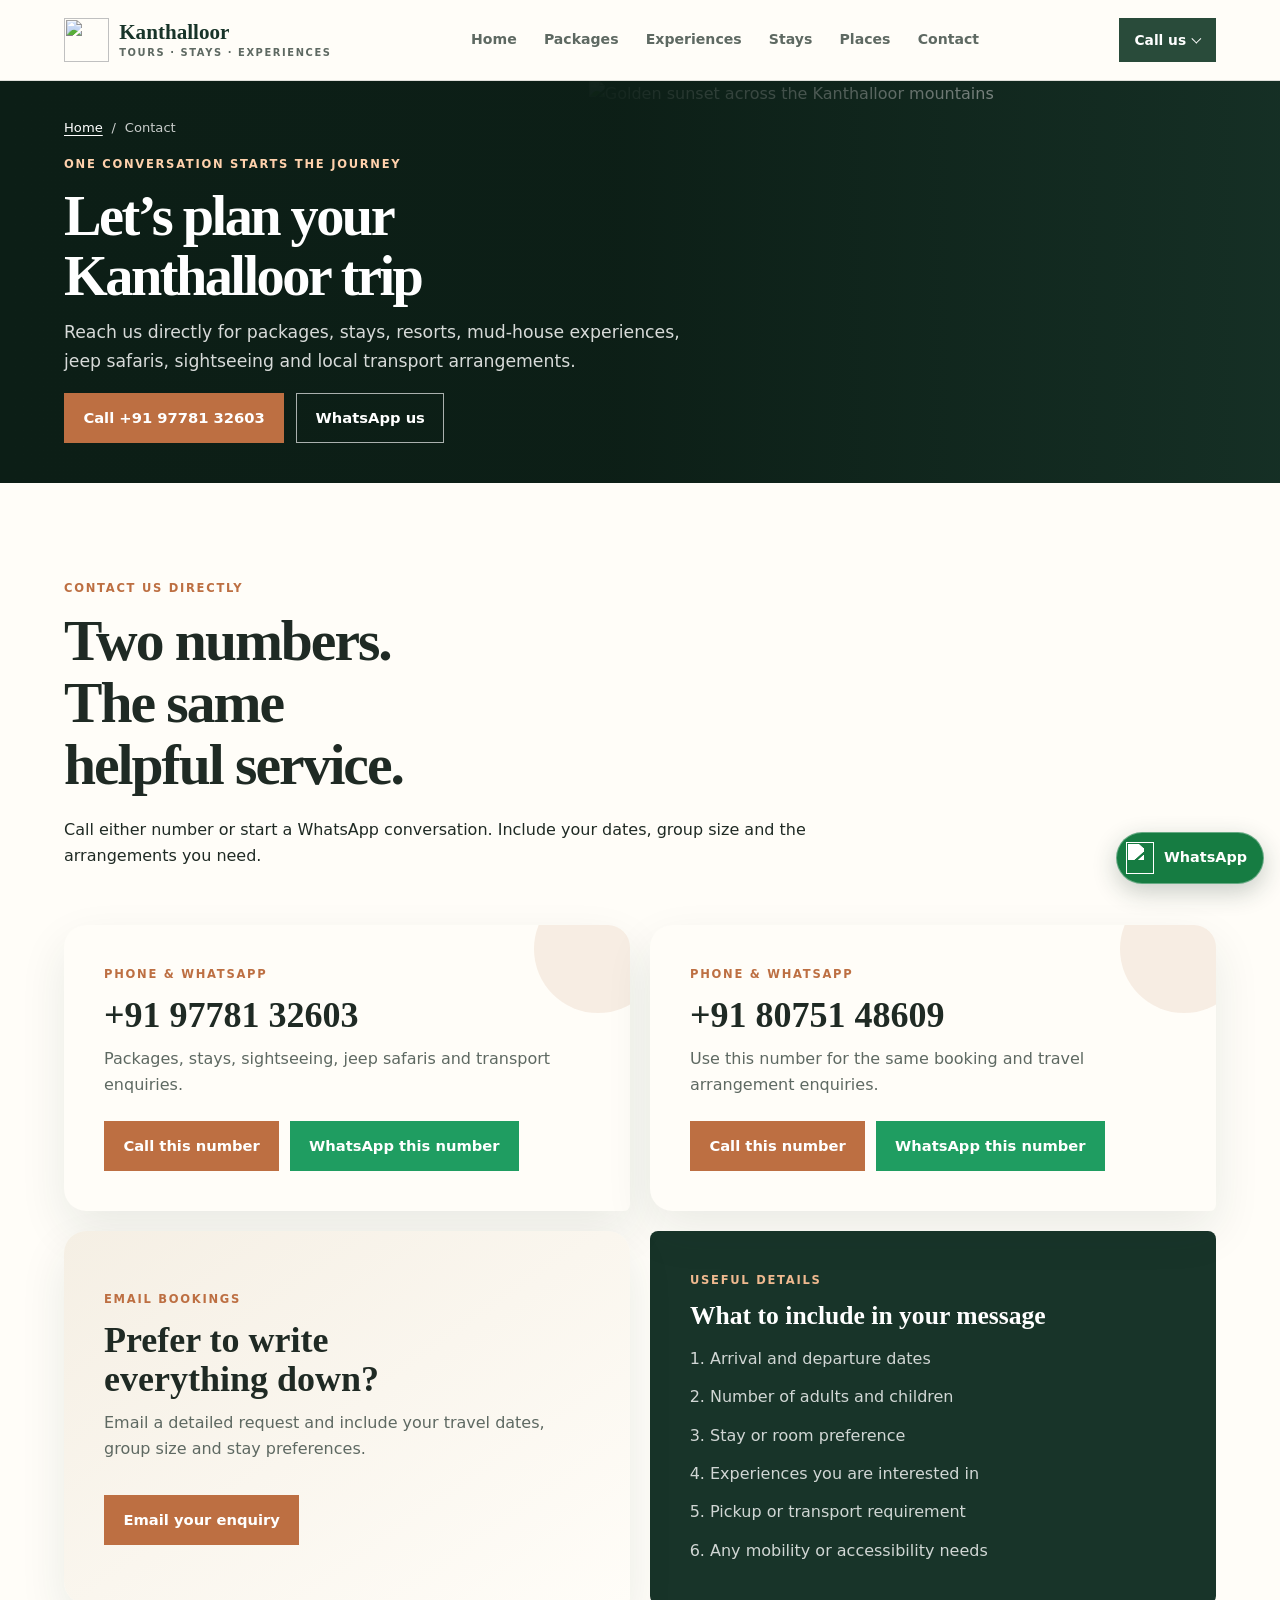
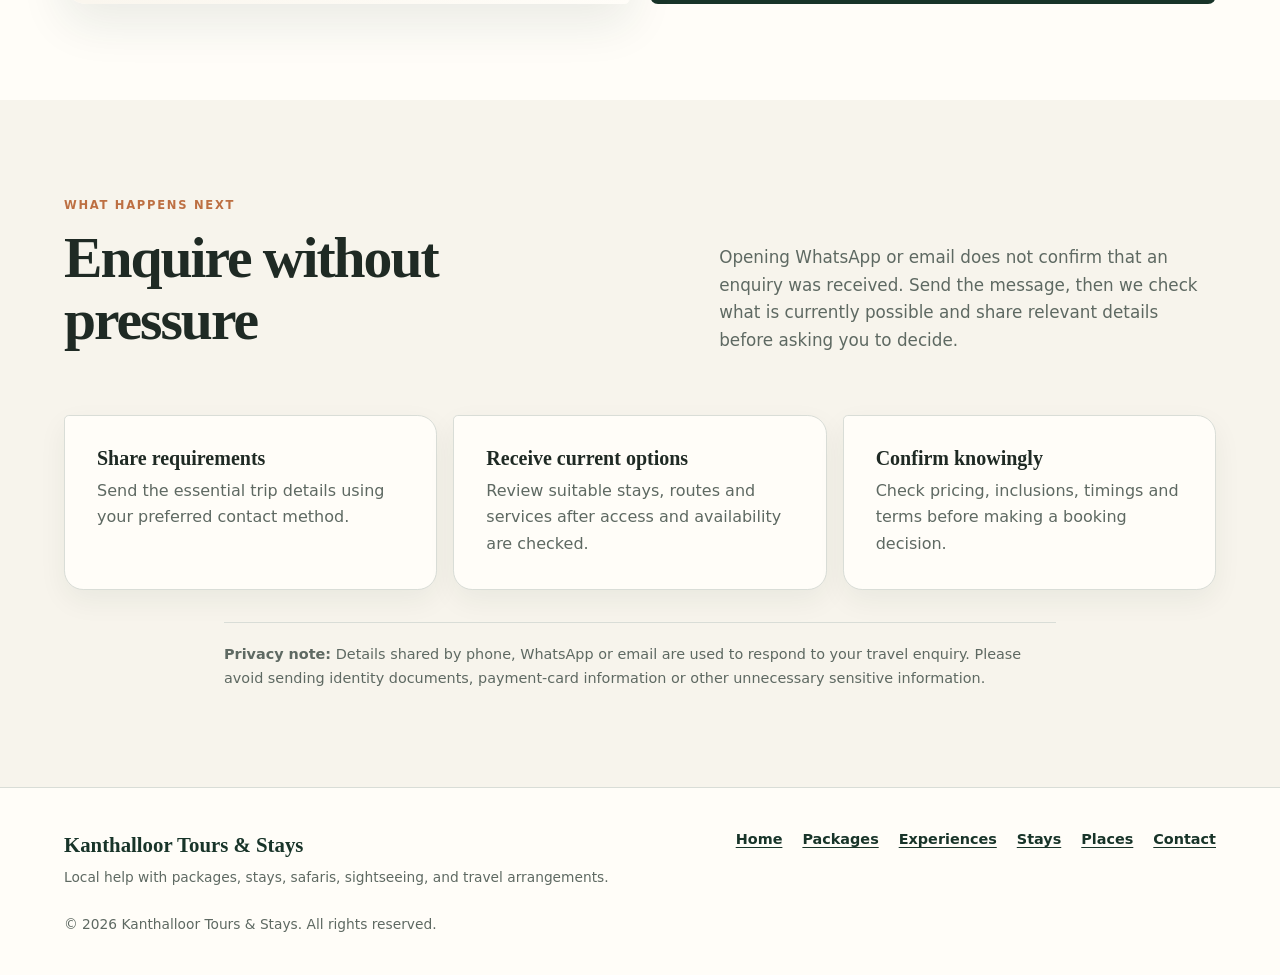
==== commit 6d38c15c: "updates with design fixes" ====
--- a/public/contact.html
+++ b/public/contact.html
@@ -1,5 +1,13 @@
 <!DOCTYPE html>
-<html lang="en-IN"><head><meta charset="utf-8"><meta name="viewport" content="width=device-width, initial-scale=1"><title>Contact Kanthalloor Tours &amp; Stays | Call, WhatsApp or Email</title><meta name="description" content="Contact Kanthalloor Tours & Stays by phone, WhatsApp or email for packages, resort and homestay enquiries, sightseeing, jeep safaris and transport arrangements."><meta name="robots" content="index, follow"><link rel="canonical" href="https://kanthalloortouristguide.com/contact.html"><meta property="og:title" content="Contact Kanthalloor Tours & Stays"><meta property="og:description" content="Call, WhatsApp or email to arrange a Kanthalloor package, stay, sightseeing or jeep safari."><meta property="og:image" content="https://kanthalloortouristguide.com/assets/images/kanthalloor-social-preview.jpg?v=20261013"><link rel="icon" href="assets/images/kanthalloor-brand-mark-64.png"><link rel="stylesheet" href="assets/css/styles.css?v=20261014-11"><script type="application/ld+json">{"@context":"https://schema.org","@type":"ContactPage","name":"Contact Kanthalloor Tours & Stays","url":"https://kanthalloortouristguide.com/contact.html","mainEntity":{"@type":"Organization","name":"Kanthalloor Tours & Stays","telephone":["+919778132603","+918075148609"],"email":"bookings@kanthalloortouristguide.com","address":{"@type":"PostalAddress","addressLocality":"Marayur","addressRegion":"Kerala","addressCountry":"IN"}}}</script></head>
+<html lang="en-IN"><head><meta charset="utf-8"><meta name="viewport" content="width=device-width, initial-scale=1">
+<!-- Google tag (gtag.js) -->
+<script async src="https://www.googletagmanager.com/gtag/js?id=G-DMPG44LXDZ"></script>
+<script>
+  window.dataLayer = window.dataLayer || [];
+  function gtag(){dataLayer.push(arguments);}
+  gtag('js', new Date());
+  gtag('config', 'G-DMPG44LXDZ');
+</script><title>Contact Kanthalloor Tours &amp; Stays | Call, WhatsApp or Email</title><meta name="description" content="Call, WhatsApp or email Kanthalloor Tours & Stays for packages, accommodation, sightseeing, jeep safaris and transport."><meta name="robots" content="index, follow"><link rel="canonical" href="https://kanthalloortouristguide.com/contact.html"><meta property="og:title" content="Contact Kanthalloor Tours & Stays"><meta property="og:description" content="Call, WhatsApp or email to arrange a Kanthalloor package, stay, sightseeing or jeep safari."><meta property="og:image" content="https://kanthalloortouristguide.com/assets/images/kanthalloor-social-preview.jpg?v=20261013"><link rel="icon" href="assets/images/kanthalloor-brand-mark-64.png"><link rel="stylesheet" href="assets/css/styles.css?v=20261014-14"><script type="application/ld+json">{"@context":"https://schema.org","@type":"ContactPage","name":"Contact Kanthalloor Tours & Stays","url":"https://kanthalloortouristguide.com/contact.html","mainEntity":{"@type":"Organization","name":"Kanthalloor Tours & Stays","telephone":["+919778132603","+918075148609"],"email":"bookings@kanthalloortouristguide.com","address":{"@type":"PostalAddress","addressLocality":"Marayur","addressRegion":"Kerala","addressCountry":"IN"}}}</script></head>
 <body><a class="skip-link" href="#main-content">Skip to main content</a><header class="site-header"><div class="header-inner"><a class="brand" href="index.html"><img class="brand-mark" src="assets/images/kanthalloor-brand-mark-128.webp" width="128" height="128" alt=""><span class="brand-copy"><span class="brand-name">Kanthalloor</span><span class="brand-label">Tours · Stays · Experiences</span></span></a><nav class="desktop-nav" aria-label="Primary navigation"><a href="index.html">Home</a><a href="kanthalloor-packages.html">Packages</a><a href="kanthalloor-experiences.html">Experiences</a><a href="kanthalloor-stays.html">Stays</a><a href="places-to-visit-in-kanthalloor.html">Places</a><a href="contact.html" aria-current="page">Contact</a></nav><details class="header-call"><summary class="header-action">Call us</summary><div class="header-call-options"><a href="tel:+919778132603">+91&nbsp;97781&nbsp;32603</a><a href="tel:+918075148609">+91&nbsp;80751&nbsp;48609</a></div></details><details class="mobile-menu"><summary>Menu</summary><nav aria-label="Mobile navigation"><a href="index.html">Home</a><a href="kanthalloor-packages.html">Packages</a><a href="kanthalloor-experiences.html">Experiences</a><a href="kanthalloor-stays.html">Stays</a><a href="places-to-visit-in-kanthalloor.html">Places</a><a href="contact.html" aria-current="page">Contact</a></nav></details></div></header>
 <main id="main-content"><section class="subpage-hero"><img src="assets/images/kanthalloor-sunset-viewpoint.webp" width="1800" height="836" alt="Golden sunset across the Kanthalloor mountains" fetchpriority="high"><div class="content-shell subpage-hero-content"><nav class="breadcrumb" aria-label="Breadcrumb"><a href="index.html">Home</a><span>/</span><span>Contact</span></nav><p class="eyebrow">One conversation starts the journey</p><h1>Let’s plan your Kanthalloor trip</h1><p>Reach us directly for packages, stays, resorts, mud-house experiences, jeep safaris, sightseeing and local transport arrangements.</p><div class="hero-actions"><a class="button button-primary" href="tel:+919778132603">Call&nbsp;+91&nbsp;97781&nbsp;32603</a><a class="button button-quiet" href="https://wa.me/919778132603?text=Hello%2C%20I%27d%20like%20help%20planning%20a%20Kanthalloor%20trip." target="_blank" rel="noopener noreferrer">WhatsApp us</a></div></div></section>
 <section class="section"><div class="content-shell"><div class="contact-heading"><p class="section-kicker">Contact us directly</p><h2>Two numbers. The same helpful service.</h2><p>Call either number or start a WhatsApp conversation. Include your dates, group size and the arrangements you need.</p></div><div class="contact-phone-grid"><article class="contact-phone-card"><p class="card-label">Phone &amp; WhatsApp</p><h3>+91 97781 32603</h3><p>Packages, stays, sightseeing, jeep safaris and transport enquiries.</p><div class="direct-actions"><a class="button button-primary" href="tel:+919778132603">Call&nbsp;this&nbsp;number</a><a class="button button-whatsapp" href="https://wa.me/919778132603?text=Hello%2C%20I%27d%20like%20help%20planning%20a%20Kanthalloor%20trip." target="_blank" rel="noopener noreferrer">WhatsApp this number</a></div></article><article class="contact-phone-card"><p class="card-label">Phone &amp; WhatsApp</p><h3>+91 80751 48609</h3><p>Use this number for the same booking and travel arrangement enquiries.</p><div class="direct-actions"><a class="button button-primary" href="tel:+918075148609">Call&nbsp;this&nbsp;number</a><a class="button button-whatsapp" href="https://wa.me/918075148609?text=Hello%2C%20I%27d%20like%20help%20planning%20a%20Kanthalloor%20trip." target="_blank" rel="noopener noreferrer">WhatsApp this number</a></div></article></div><div class="contact-lower-grid"><article class="contact-email-panel"><p class="card-label">Email bookings</p><h3>Prefer to write everything down?</h3><p>Email a detailed request and include your travel dates, group size and stay preferences.</p><a class="button button-primary" href="mailto:bookings@kanthalloortouristguide.com?subject=Kanthalloor%20travel%20enquiry">Email your enquiry</a></article><aside class="enquiry-guide"><p class="section-kicker section-kicker-light">Useful details</p><h3>What to include in your message</h3><ol><li>Arrival and departure dates</li><li>Number of adults and children</li><li>Stay or room preference</li><li>Experiences you are interested in</li><li>Pickup or transport requirement</li><li>Any mobility or accessibility needs</li></ol></aside></div></div></section>
@@ -15,4 +23,4 @@
         <a href="https://wa.me/918075148609?text=Hello%2C%20I%27d%20like%20help%20with%20a%20Kanthalloor%20package%2C%20stay%2C%20sightseeing%20or%20jeep%20safari%20enquiry." target="_blank" rel="noopener noreferrer">+91&nbsp;80751&nbsp;48609</a>
     </div>
 </details>
-<footer class="site-footer"><div class="content-shell footer-inner"><div><p class="footer-brand">Kanthalloor Tours &amp; Stays</p><p>Local help with packages, stays, safaris, sightseeing and travel arrangements.</p></div><nav aria-label="Footer navigation"><a href="index.html">Home</a><a href="kanthalloor-packages.html">Packages</a><a href="kanthalloor-experiences.html">Experiences</a><a href="kanthalloor-stays.html">Stays</a></nav><p class="copyright">&copy; 2026 Kanthalloor Tours &amp; Stays. All rights reserved.</p></div></footer><script src="assets/js/animations.js" defer></script></body></html>
+<footer class="site-footer"><div class="content-shell footer-inner"><div><p class="footer-brand">Kanthalloor Tours &amp; Stays</p><p>Local help with packages, stays, safaris, sightseeing, and travel arrangements.</p></div><nav aria-label="Footer navigation"><a href="index.html">Home</a><a href="kanthalloor-packages.html">Packages</a><a href="kanthalloor-experiences.html">Experiences</a><a href="kanthalloor-stays.html">Stays</a><a href="places-to-visit-in-kanthalloor.html">Places</a><a href="contact.html" aria-current="page">Contact</a></nav><p class="copyright">&copy; 2026 Kanthalloor Tours &amp; Stays. All rights reserved.</p></div></footer><script src="assets/js/animations.js" defer></script></body></html>
--- a/public/assets/css/styles.css
+++ b/public/assets/css/styles.css
@@ -1414,30 +1414,19 @@
 }
 
 .guide-card-text {
-    min-height: 22rem;
-    background:
-        radial-gradient(circle at 84% 15%, rgba(190, 125, 78, 0.24) 0 3rem, transparent 3.05rem),
-        linear-gradient(145deg, #e7eee7, #f8f5ed 58%);
+    background: var(--paper);
 }
 
 .guide-card-text::before {
-    content: "";
-    position: absolute;
-    top: 3.1rem;
-    left: 1.5rem;
-    width: 4.5rem;
-    height: 2.5rem;
-    border-top: 2px solid rgba(41, 75, 58, 0.35);
-    border-left: 2px solid rgba(41, 75, 58, 0.35);
-    transform: skewY(-28deg) rotate(6deg);
+    content: none;
 }
 
 .guide-card-text > div {
-    justify-content: flex-end;
-    padding-top: 7rem;
-    border-top: 0;
-    border-bottom: 3px solid var(--clay);
-    background: transparent;
+    justify-content: flex-start;
+    padding: clamp(1.25rem, 2.2vw, 1.65rem);
+    border-top: 3px solid var(--clay);
+    border-bottom: 0;
+    background: linear-gradient(155deg, var(--paper), #f8f2e9);
 }
 
 .guide-card h3,
@@ -1792,6 +1781,21 @@
 
     .guide-card:last-child:nth-child(odd) {
         grid-column: auto;
+    }
+
+    .heritage-card-grid {
+        grid-template-columns: minmax(0, 1.08fr) minmax(0, 0.92fr);
+        grid-template-rows: repeat(2, minmax(0, auto));
+        align-items: stretch;
+    }
+
+    .heritage-card-grid .guide-card-featured {
+        grid-row: 1 / span 2;
+    }
+
+    .heritage-card-grid .guide-card-text > div {
+        justify-content: center;
+        padding-block: clamp(1.75rem, 3vw, 2.5rem);
     }
 }
 
@@ -2140,6 +2144,7 @@
 }
 
 .real-gallery-compact .real-gallery-grid figure {
+    grid-column: auto;
     min-height: 20rem;
 }
 
